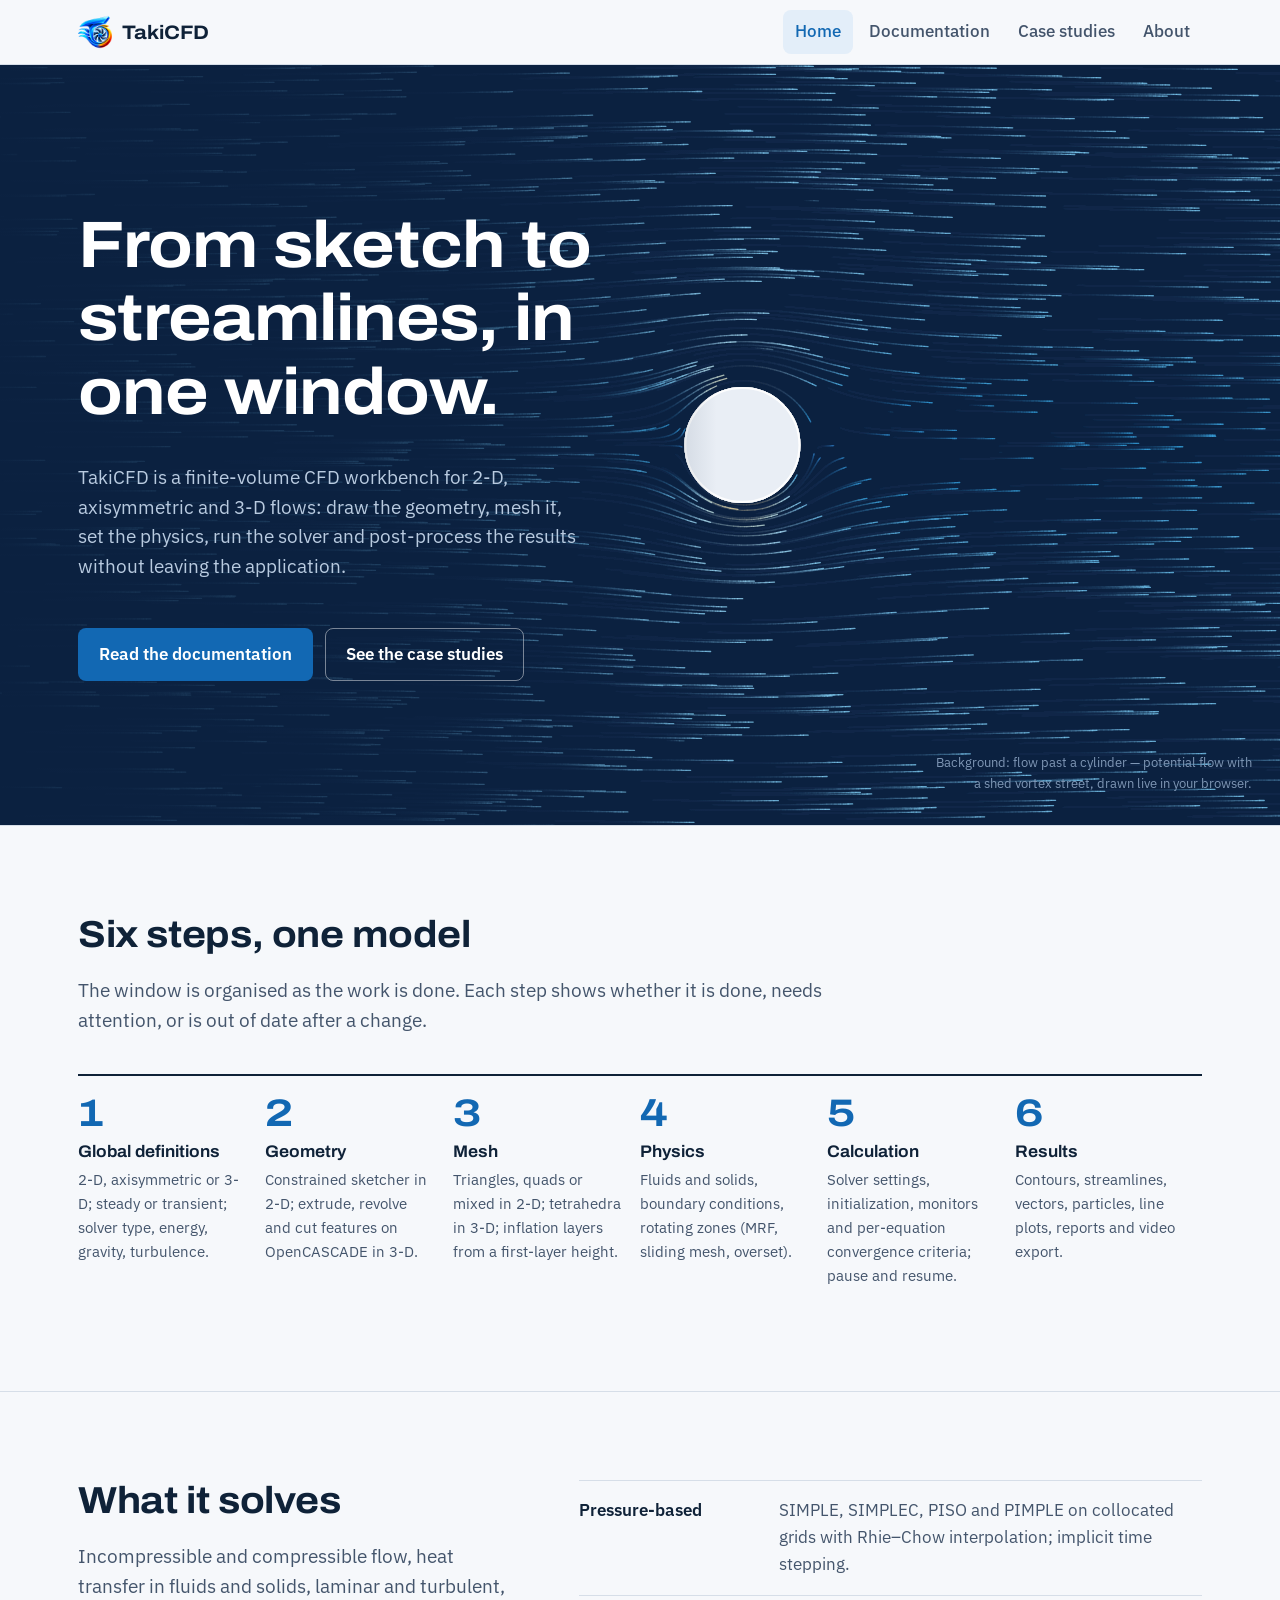
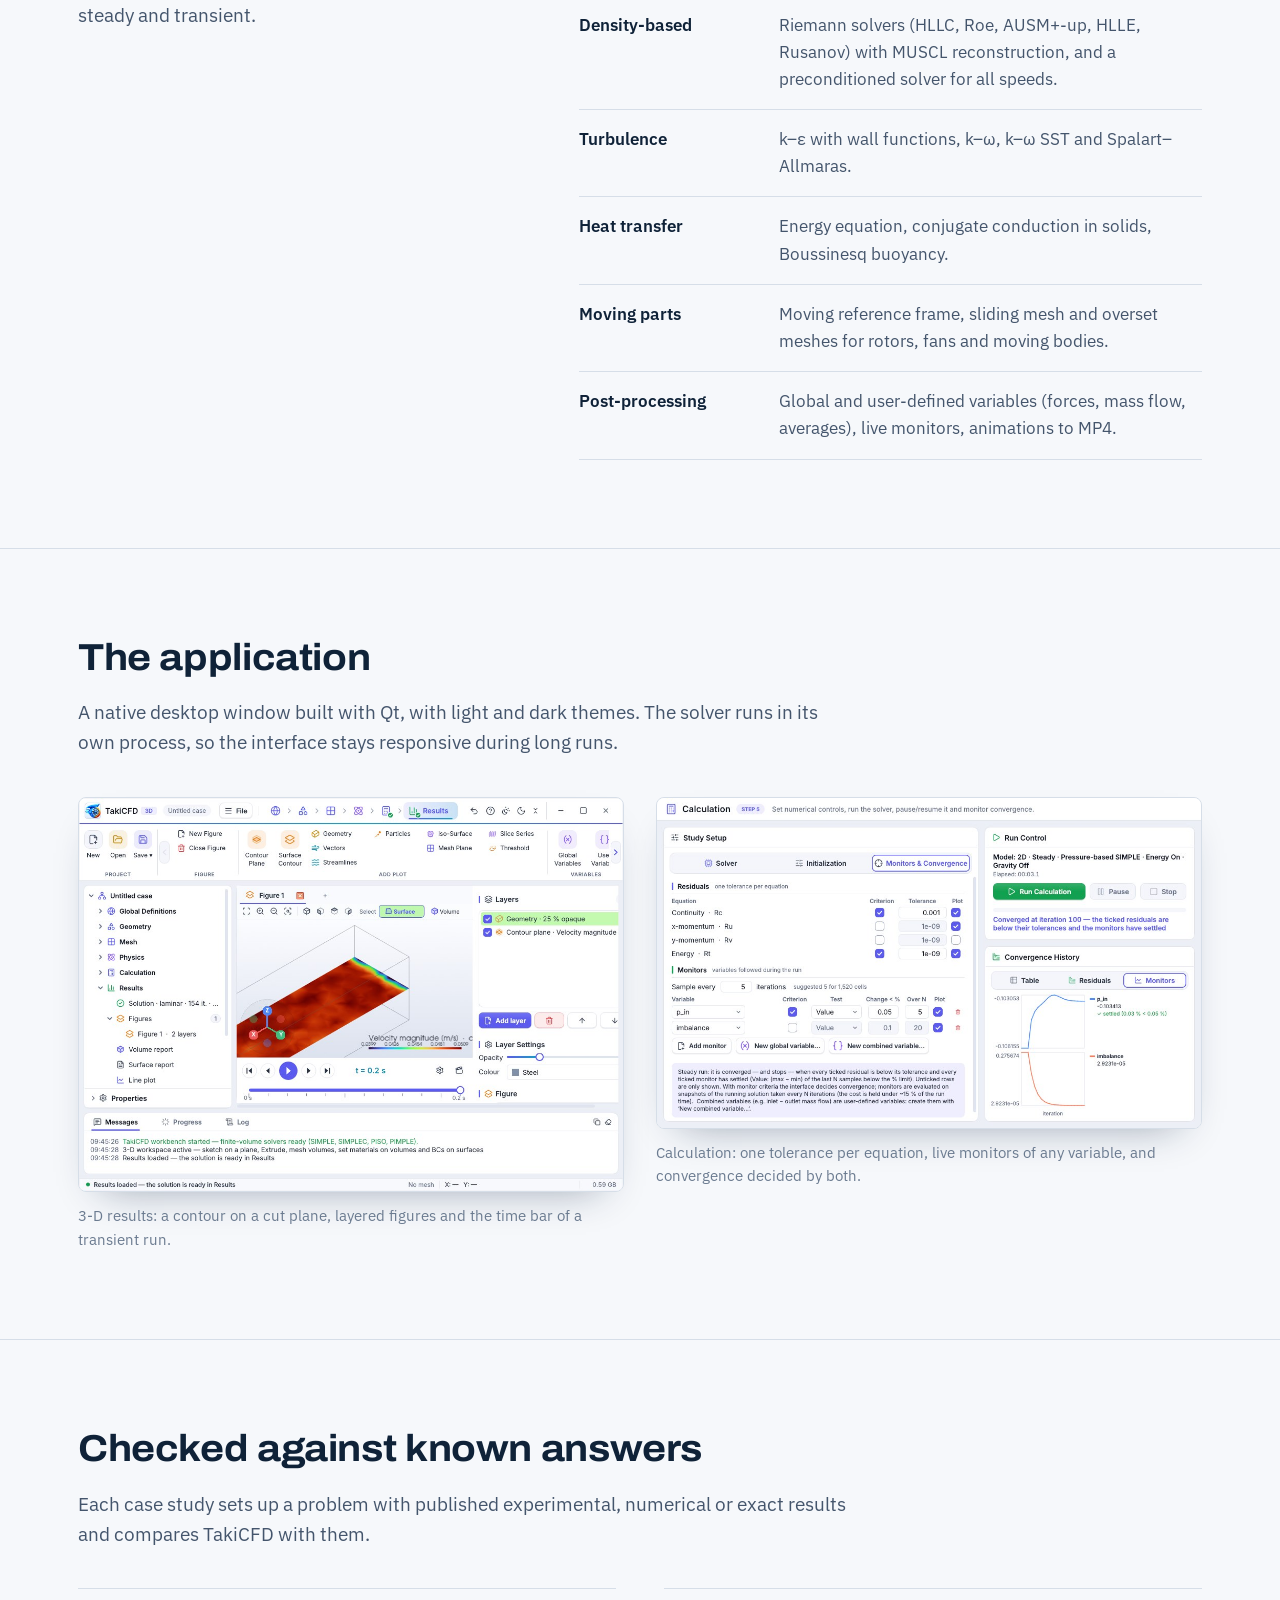
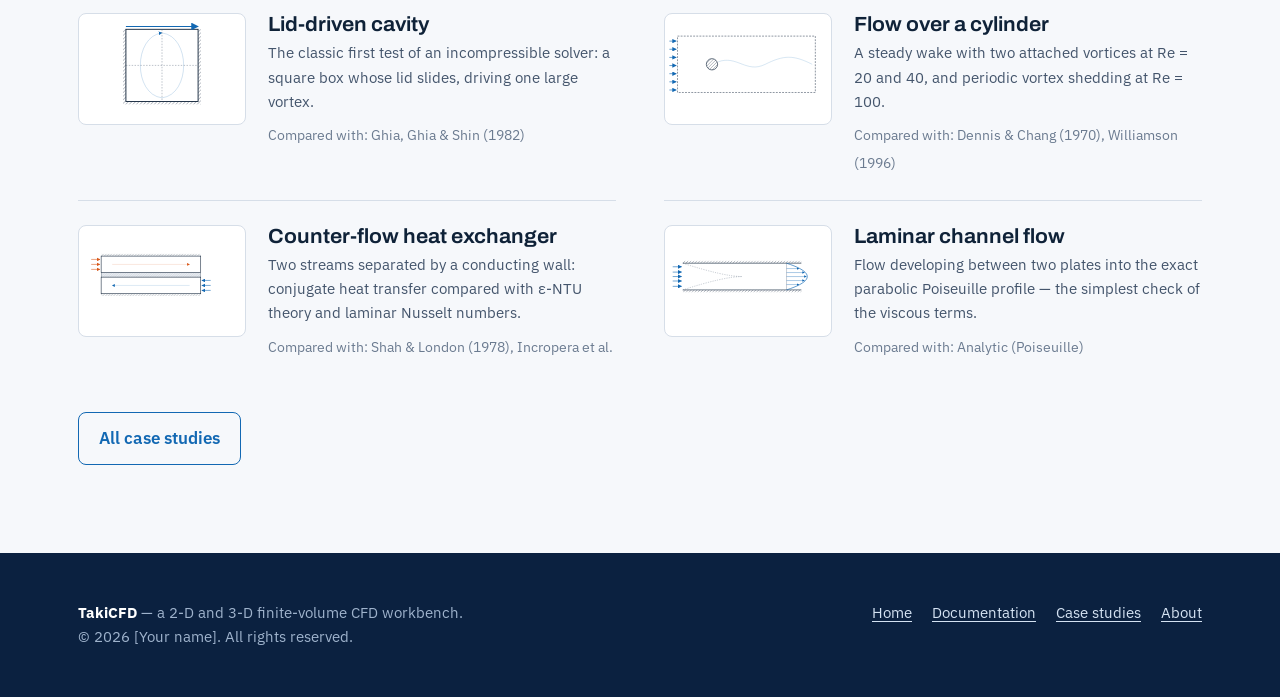
==== cfd_website/index.html @ a0cc1314 "Add files via upload" ====
<!DOCTYPE html>
<html lang="en">
<head>
<meta charset="utf-8">
<meta name="viewport" content="width=device-width, initial-scale=1">
<title>TakiCFD — finite-volume CFD workbench</title>
<meta name="description" content="TakiCFD: a 2-D, axisymmetric and 3-D CFD workbench — geometry, meshing, solvers and post-processing in one window.">
<link rel="icon" href="assets/img/favicon.png">
<link rel="preconnect" href="https://fonts.googleapis.com"><link rel="preconnect" href="https://fonts.gstatic.com" crossorigin><link href="https://fonts.googleapis.com/css2?family=Archivo:wdth,wght@62..125,500..800&family=IBM+Plex+Mono:wght@400;500&family=IBM+Plex+Sans:ital,wght@0,400;0,500;0,600;1,400&display=swap" rel="stylesheet">
<link rel="stylesheet" href="assets/css/style.css">
</head>
<body>
<a class="skip" href="#main">Skip to content</a>
<header class="site-head">
  <div class="wrap">
    <a class="brand" href="index.html"><img src="assets/img/logo.png" alt="" width="34" height="34">TakiCFD</a>
    <button class="nav-toggle" aria-expanded="false" aria-controls="nav">Menu</button>
    <nav class="nav" id="nav" aria-label="Main"><a href="index.html" aria-current="page">Home</a><a href="docs.html">Documentation</a><a href="cases/index.html">Case studies</a><a href="about.html">About</a></nav>
  </div>
</header>
<main id="main">

<section class="hero" aria-labelledby="hero-title">
  <canvas id="flow" aria-hidden="true"></canvas>
  <div class="wrap">
    <h1 id="hero-title">From sketch to streamlines, in one window.</h1>
    <p class="lead">TakiCFD is a finite-volume CFD workbench for 2-D, axisymmetric and 3-D flows: draw the geometry, mesh it,
      set the physics, run the solver and post-process the results without leaving the application.</p>
    <div class="actions">
      <a class="btn btn-primary" href="docs.html">Read the documentation</a>
      <a class="btn btn-ghost" href="cases/index.html">See the case studies</a>
    </div>
  </div>
  <p class="hero-note">Background: flow past a cylinder — potential flow with a shed vortex street, drawn live in your browser.</p>
</section>

<section aria-labelledby="wf"><div class="wrap">
  <h2 id="wf">Six steps, one model</h2>
  <p class="lead">The window is organised as the work is done. Each step shows whether it is done, needs attention, or is out of date after a change.</p>
  <ol class="steps">
    <li><h3>Global definitions</h3><p>2-D, axisymmetric or 3-D; steady or transient; solver type, energy, gravity, turbulence.</p></li>
    <li><h3>Geometry</h3><p>Constrained sketcher in 2-D; extrude, revolve and cut features on OpenCASCADE in 3-D.</p></li>
    <li><h3>Mesh</h3><p>Triangles, quads or mixed in 2-D; tetrahedra in 3-D; inflation layers from a first-layer height.</p></li>
    <li><h3>Physics</h3><p>Fluids and solids, boundary conditions, rotating zones (MRF, sliding mesh, overset).</p></li>
    <li><h3>Calculation</h3><p>Solver settings, initialization, monitors and per-equation convergence criteria; pause and resume.</p></li>
    <li><h3>Results</h3><p>Contours, streamlines, vectors, particles, line plots, reports and video export.</p></li>
  </ol>
</div></section>

<section aria-labelledby="cap"><div class="wrap split">
  <div>
    <h2 id="cap">What it solves</h2>
    <p class="lead">Incompressible and compressible flow, heat transfer in fluids and solids, laminar and turbulent, steady and transient.</p>
  </div>
  <dl class="caps">
    <div><dt>Pressure-based</dt><dd>SIMPLE, SIMPLEC, PISO and PIMPLE on collocated grids with Rhie–Chow interpolation; implicit time stepping.</dd></div>
    <div><dt>Density-based</dt><dd>Riemann solvers (HLLC, Roe, AUSM+-up, HLLE, Rusanov) with MUSCL reconstruction, and a preconditioned solver for all speeds.</dd></div>
    <div><dt>Turbulence</dt><dd>k–ε with wall functions, k–ω, k–ω SST and Spalart–Allmaras.</dd></div>
    <div><dt>Heat transfer</dt><dd>Energy equation, conjugate conduction in solids, Boussinesq buoyancy.</dd></div>
    <div><dt>Moving parts</dt><dd>Moving reference frame, sliding mesh and overset meshes for rotors, fans and moving bodies.</dd></div>
    <div><dt>Post-processing</dt><dd>Global and user-defined variables (forces, mass flow, averages), live monitors, animations to MP4.</dd></div>
  </dl>
</div></section>

<section aria-labelledby="look"><div class="wrap">
  <h2 id="look">The application</h2>
  <p class="lead">A native desktop window built with Qt, with light and dark themes. The solver runs in its own process, so the interface stays responsive during long runs.</p>
  <div class="shots">
    <figure class="shot"><img src="assets/img/screen-3d-results.jpg" alt="TakiCFD 3-D results: a velocity-magnitude contour on a cut plane through a duct, with the layer panel and a time bar" loading="lazy" width="1063" height="768">
      <figcaption>3-D results: a contour on a cut plane, layered figures and the time bar of a transient run.</figcaption></figure>
    <figure class="shot"><img src="assets/img/screen-monitors.jpg" alt="TakiCFD Calculation step: residual table with per-equation tolerances, monitors table and live monitor graphs" loading="lazy" width="1036" height="628">
      <figcaption>Calculation: one tolerance per equation, live monitors of any variable, and convergence decided by both.</figcaption></figure>
  </div>
</div></section>

<section aria-labelledby="val"><div class="wrap">
  <h2 id="val">Checked against known answers</h2>
  <p class="lead">Each case study sets up a problem with published experimental, numerical or exact results and compares TakiCFD with them.</p>
  <ul class="case-list"><li><a class="case-item" href="cases/lid-driven-cavity.html"><svg viewBox="20 20 460 300" role="img" aria-label="Lid-driven cavity: square box of side L, top lid moving at speed U, other walls no-slip" xmlns="http://www.w3.org/2000/svg"><defs>
<pattern id="hatch" width="7" height="7" patternUnits="userSpaceOnUse" patternTransform="rotate(45)"><line x1="0" y1="0" x2="0" y2="7" stroke="#0f2238" stroke-width="1.4"/></pattern>
<pattern id="solid" width="6" height="6" patternUnits="userSpaceOnUse" patternTransform="rotate(45)"><rect width="6" height="6" fill="#e8ecf1"/><line x1="0" y1="0" x2="0" y2="6" stroke="#8a97a8" stroke-width="1"/></pattern>
<marker id="ab" viewBox="0 0 10 10" refX="9" refY="5" markerWidth="7" markerHeight="7" orient="auto-start-reverse"><path d="M0,0 L10,5 L0,10 z" fill="#1268b3"/></marker>
<marker id="ah" viewBox="0 0 10 10" refX="9" refY="5" markerWidth="7" markerHeight="7" orient="auto-start-reverse"><path d="M0,0 L10,5 L0,10 z" fill="#d9581a"/></marker>
<marker id="ak" viewBox="0 0 10 10" refX="9" refY="5" markerWidth="6" markerHeight="6" orient="auto-start-reverse"><path d="M0,0 L10,5 L0,10 z" fill="#44556c"/></marker>
</defs><rect x="150" y="60" width="200" height="200" fill="#fff" stroke="#0f2238" stroke-width="2.5"/>
<rect x="142" y="60" width="8" height="208" fill="url(#hatch)"/><rect x="350" y="60" width="8" height="208" fill="url(#hatch)"/><rect x="150" y="260" width="200" height="8" fill="url(#hatch)"/>
<line x1="150" y1="52" x2="350" y2="52" stroke="#1268b3" stroke-width="3" marker-end="url(#ab)"/>
<path d="M250 70 C 330 80, 330 240, 250 250 C 170 240, 170 80, 250 70" fill="none" stroke="#1268b3" stroke-opacity=".35" stroke-width="1.5" marker-end="url(#ab)"/>
<line x1="250" y1="60" x2="250" y2="260" stroke="#44556c" stroke-dasharray="4 4"/><line x1="150" y1="160" x2="350" y2="160" stroke="#44556c" stroke-dasharray="4 4"/>
</svg><div><h3>Lid-driven cavity</h3><p>The classic first test of an incompressible solver: a square box whose lid slides, driving one large vortex.</p><span class="ref">Compared with: Ghia, Ghia & Shin (1982)</span></div></a></li><li><a class="case-item" href="cases/flow-over-cylinder.html"><svg viewBox="0 20 530 270" role="img" aria-label="Flow over a cylinder of diameter D in a rectangular domain with inlet, outlet and slip side walls" xmlns="http://www.w3.org/2000/svg"><defs>
<pattern id="hatch" width="7" height="7" patternUnits="userSpaceOnUse" patternTransform="rotate(45)"><line x1="0" y1="0" x2="0" y2="7" stroke="#0f2238" stroke-width="1.4"/></pattern>
<pattern id="solid" width="6" height="6" patternUnits="userSpaceOnUse" patternTransform="rotate(45)"><rect width="6" height="6" fill="#e8ecf1"/><line x1="0" y1="0" x2="0" y2="6" stroke="#8a97a8" stroke-width="1"/></pattern>
<marker id="ab" viewBox="0 0 10 10" refX="9" refY="5" markerWidth="7" markerHeight="7" orient="auto-start-reverse"><path d="M0,0 L10,5 L0,10 z" fill="#1268b3"/></marker>
<marker id="ah" viewBox="0 0 10 10" refX="9" refY="5" markerWidth="7" markerHeight="7" orient="auto-start-reverse"><path d="M0,0 L10,5 L0,10 z" fill="#d9581a"/></marker>
<marker id="ak" viewBox="0 0 10 10" refX="9" refY="5" markerWidth="6" markerHeight="6" orient="auto-start-reverse"><path d="M0,0 L10,5 L0,10 z" fill="#44556c"/></marker>
</defs><rect x="40" y="50" width="440" height="180" fill="#fff" stroke="#0f2238" stroke-width="1.5" stroke-dasharray="6 4"/>
<circle cx="150" cy="140" r="18" fill="url(#hatch)" stroke="#0f2238" stroke-width="2"/>
<line x1="14" y1="66" x2="36" y2="66" stroke="#1268b3" stroke-width="2" marker-end="url(#ab)"/><line x1="14" y1="92" x2="36" y2="92" stroke="#1268b3" stroke-width="2" marker-end="url(#ab)"/><line x1="14" y1="118" x2="36" y2="118" stroke="#1268b3" stroke-width="2" marker-end="url(#ab)"/><line x1="14" y1="144" x2="36" y2="144" stroke="#1268b3" stroke-width="2" marker-end="url(#ab)"/><line x1="14" y1="170" x2="36" y2="170" stroke="#1268b3" stroke-width="2" marker-end="url(#ab)"/><line x1="14" y1="196" x2="36" y2="196" stroke="#1268b3" stroke-width="2" marker-end="url(#ab)"/><line x1="14" y1="222" x2="36" y2="222" stroke="#1268b3" stroke-width="2" marker-end="url(#ab)"/>
<path d="M170 132 C 230 110, 260 170, 320 140 S 410 110, 470 140" fill="none" stroke="#1268b3" stroke-opacity=".35" stroke-width="1.5"/>
</svg><div><h3>Flow over a cylinder</h3><p>A steady wake with two attached vortices at Re = 20 and 40, and periodic vortex shedding at Re = 100.</p><span class="ref">Compared with: Dennis & Chang (1970), Williamson (1996)</span></div></a></li><li><a class="case-item" href="cases/heat-exchanger.html"><svg viewBox="0 20 600 260" role="img" aria-label="Counter-flow heat exchanger: hot channel on top, cold channel below, separated by a conducting solid wall" xmlns="http://www.w3.org/2000/svg"><defs>
<pattern id="hatch" width="7" height="7" patternUnits="userSpaceOnUse" patternTransform="rotate(45)"><line x1="0" y1="0" x2="0" y2="7" stroke="#0f2238" stroke-width="1.4"/></pattern>
<pattern id="solid" width="6" height="6" patternUnits="userSpaceOnUse" patternTransform="rotate(45)"><rect width="6" height="6" fill="#e8ecf1"/><line x1="0" y1="0" x2="0" y2="6" stroke="#8a97a8" stroke-width="1"/></pattern>
<marker id="ab" viewBox="0 0 10 10" refX="9" refY="5" markerWidth="7" markerHeight="7" orient="auto-start-reverse"><path d="M0,0 L10,5 L0,10 z" fill="#1268b3"/></marker>
<marker id="ah" viewBox="0 0 10 10" refX="9" refY="5" markerWidth="7" markerHeight="7" orient="auto-start-reverse"><path d="M0,0 L10,5 L0,10 z" fill="#d9581a"/></marker>
<marker id="ak" viewBox="0 0 10 10" refX="9" refY="5" markerWidth="6" markerHeight="6" orient="auto-start-reverse"><path d="M0,0 L10,5 L0,10 z" fill="#44556c"/></marker>
</defs><rect x="80" y="60" width="360" height="60" fill="#fff" stroke="#0f2238" stroke-width="2"/>
<rect x="80" y="120" width="360" height="16" fill="url(#solid)" stroke="#0f2238" stroke-width="1"/>
<rect x="80" y="136" width="360" height="60" fill="#fff" stroke="#0f2238" stroke-width="2"/>
<rect x="80" y="52" width="360" height="8" fill="url(#hatch)"/><rect x="80" y="196" width="360" height="8" fill="url(#hatch)"/>
<line x1="44" y1="72" x2="76" y2="72" stroke="#d9581a" stroke-width="2" marker-end="url(#ah)"/><line x1="44" y1="90" x2="76" y2="90" stroke="#d9581a" stroke-width="2" marker-end="url(#ah)"/><line x1="44" y1="108" x2="76" y2="108" stroke="#d9581a" stroke-width="2" marker-end="url(#ah)"/><line x1="476" y1="148" x2="444" y2="148" stroke="#1268b3" stroke-width="2" marker-end="url(#ab)"/><line x1="476" y1="166" x2="444" y2="166" stroke="#1268b3" stroke-width="2" marker-end="url(#ab)"/><line x1="476" y1="184" x2="444" y2="184" stroke="#1268b3" stroke-width="2" marker-end="url(#ab)"/>
<line x1="120" y1="90" x2="400" y2="90" stroke="#d9581a" stroke-opacity=".35" stroke-width="1.5" marker-end="url(#ah)"/>
<line x1="400" y1="166" x2="120" y2="166" stroke="#1268b3" stroke-opacity=".35" stroke-width="1.5" marker-end="url(#ab)"/>
</svg><div><h3>Counter-flow heat exchanger</h3><p>Two streams separated by a conducting wall: conjugate heat transfer compared with ε-NTU theory and laminar Nusselt numbers.</p><span class="ref">Compared with: Shah & London (1978), Incropera et al.</span></div></a></li><li><a class="case-item" href="cases/channel-flow.html"><svg viewBox="0 40 560 200" role="img" aria-label="Plane channel of height H with uniform inlet velocity developing into a parabolic profile" xmlns="http://www.w3.org/2000/svg"><defs>
<pattern id="hatch" width="7" height="7" patternUnits="userSpaceOnUse" patternTransform="rotate(45)"><line x1="0" y1="0" x2="0" y2="7" stroke="#0f2238" stroke-width="1.4"/></pattern>
<pattern id="solid" width="6" height="6" patternUnits="userSpaceOnUse" patternTransform="rotate(45)"><rect width="6" height="6" fill="#e8ecf1"/><line x1="0" y1="0" x2="0" y2="6" stroke="#8a97a8" stroke-width="1"/></pattern>
<marker id="ab" viewBox="0 0 10 10" refX="9" refY="5" markerWidth="7" markerHeight="7" orient="auto-start-reverse"><path d="M0,0 L10,5 L0,10 z" fill="#1268b3"/></marker>
<marker id="ah" viewBox="0 0 10 10" refX="9" refY="5" markerWidth="7" markerHeight="7" orient="auto-start-reverse"><path d="M0,0 L10,5 L0,10 z" fill="#d9581a"/></marker>
<marker id="ak" viewBox="0 0 10 10" refX="9" refY="5" markerWidth="6" markerHeight="6" orient="auto-start-reverse"><path d="M0,0 L10,5 L0,10 z" fill="#44556c"/></marker>
</defs><rect x="60" y="80" width="400" height="90" fill="#fff" stroke="none"/>
<rect x="60" y="72" width="400" height="8" fill="url(#hatch)"/><rect x="60" y="170" width="400" height="8" fill="url(#hatch)"/>
<line x1="60" y1="80" x2="460" y2="80" stroke="#0f2238" stroke-width="2"/><line x1="60" y1="170" x2="460" y2="170" stroke="#0f2238" stroke-width="2"/>
<line x1="26" y1="92" x2="56" y2="92" stroke="#1268b3" stroke-width="2" marker-end="url(#ab)"/><line x1="26" y1="110" x2="56" y2="110" stroke="#1268b3" stroke-width="2" marker-end="url(#ab)"/><line x1="26" y1="125" x2="56" y2="125" stroke="#1268b3" stroke-width="2" marker-end="url(#ab)"/><line x1="26" y1="140" x2="56" y2="140" stroke="#1268b3" stroke-width="2" marker-end="url(#ab)"/><line x1="26" y1="158" x2="56" y2="158" stroke="#1268b3" stroke-width="2" marker-end="url(#ab)"/>
<line x1="410" y1="80" x2="410" y2="170" stroke="#44556c"/>
<polyline points="410.0,80.0 423.3,84.5 435.2,89.0 445.7,93.5 454.8,98.0 462.5,102.5 468.8,107.0 473.7,111.5 477.2,116.0 479.3,120.5 480.0,125.0 479.3,129.5 477.2,134.0 473.7,138.5 468.8,143.0 462.5,147.5 454.8,152.0 445.7,156.5 435.2,161.0 423.3,165.5 410.0,170.0" fill="none" stroke="#1268b3" stroke-width="2.2"/>
<line x1="410" y1="98.0" x2="451.8" y2="98.0" stroke="#1268b3" stroke-width="1.2" marker-end="url(#ab)"/><line x1="410" y1="111.5" x2="470.7" y2="111.5" stroke="#1268b3" stroke-width="1.2" marker-end="url(#ab)"/><line x1="410" y1="125.0" x2="477.0" y2="125.0" stroke="#1268b3" stroke-width="1.2" marker-end="url(#ab)"/><line x1="410" y1="138.5" x2="470.7" y2="138.5" stroke="#1268b3" stroke-width="1.2" marker-end="url(#ab)"/><line x1="410" y1="152.0" x2="451.8" y2="152.0" stroke="#1268b3" stroke-width="1.2" marker-end="url(#ab)"/>
<path d="M60 80 Q 200 125 260 125 Q 200 125 60 170" fill="none" stroke="#44556c" stroke-dasharray="4 4"/>
</svg><div><h3>Laminar channel flow</h3><p>Flow developing between two plates into the exact parabolic Poiseuille profile — the simplest check of the viscous terms.</p><span class="ref">Compared with: Analytic (Poiseuille)</span></div></a></li></ul>
  <div class="actions"><a class="btn btn-line" href="cases/index.html">All case studies</a></div>
</div></section>

</main>
<footer class="site-foot">
  <div class="wrap">
    <div>
      <strong style="color:#fff">TakiCFD</strong> — a 2-D and 3-D finite-volume CFD workbench.<br>
      © <span data-year>2026</span> [Your name]. All rights reserved.
    </div>
    <nav aria-label="Footer"><a href="index.html">Home</a><a href="docs.html">Documentation</a><a href="cases/index.html">Case studies</a><a href="about.html">About</a></nav>
  </div>
</footer>
<script src="assets/js/main.js" defer></script>
</body>
</html>
---- cfd_website/assets/css/style.css ----
/* TakiCFD website — one stylesheet for every page.
   Colours follow the flow plots of the software: deep water for the hero, a flow blue for links and actions,
   a heat orange used only where temperature is the subject. */
:root {
  --paper: #f6f8fb;
  --surface: #ffffff;
  --ink: #0f2238;
  --ink-2: #44556c;
  --ink-3: #6b7b90;
  --line: #d6dee8;
  --flow: #1268b3;
  --flow-soft: #e3eef9;
  --heat: #d9581a;
  --heat-soft: #fbeae0;
  --deep: #0b2140;
  --deep-2: #12305a;
  --ok: #16825d;

  --f-display: "Archivo", "Helvetica Neue", Arial, sans-serif;
  --f-body: "IBM Plex Sans", "Segoe UI", Roboto, sans-serif;
  --f-mono: "IBM Plex Mono", Consolas, monospace;

  --measure: 70ch;
  --wrap: 1180px;
  --r-s: 4px;
  --r-m: 8px;
}

*, *::before, *::after { box-sizing: border-box; }
html { scroll-behavior: smooth; }
@media (prefers-reduced-motion: reduce) { html { scroll-behavior: auto; } }
body {
  margin: 0; background: var(--paper); color: var(--ink);
  font: 400 17px/1.6 var(--f-body);
  -webkit-font-smoothing: antialiased; text-rendering: optimizeLegibility;
}
img { max-width: 100%; height: auto; display: block; }
a { color: var(--flow); text-underline-offset: 3px; text-decoration-thickness: 1px; }
a:hover { text-decoration-thickness: 2px; }
:focus-visible { outline: 3px solid #4ea3f0; outline-offset: 2px; border-radius: 2px; }
.skip { position: absolute; left: -9999px; }
.skip:focus { left: 12px; top: 12px; z-index: 99; background: #fff; padding: 8px 12px; }

h1, h2, h3, h4 { font-family: var(--f-display); color: var(--ink); line-height: 1.12; margin: 0 0 .5em; }
h1 { font-size: clamp(2.3rem, 5.2vw, 4.1rem); font-weight: 700; font-stretch: 112%; letter-spacing: -.015em; }
h2 { font-size: clamp(1.7rem, 3vw, 2.35rem); font-weight: 700; font-stretch: 108%; letter-spacing: -.01em; }
h3 { font-size: 1.28rem; font-weight: 650; font-stretch: 104%; }
h4 { font-size: 1.02rem; font-weight: 650; }
p { margin: 0 0 1em; max-width: var(--measure); }
.lead { font-size: 1.2rem; line-height: 1.55; color: var(--ink-2); }
.muted { color: var(--ink-3); }
code, kbd, pre { font-family: var(--f-mono); font-size: .88em; }
code { background: #e9eef5; padding: .1em .35em; border-radius: var(--r-s); }
kbd { border: 1px solid var(--line); border-bottom-width: 2px; border-radius: var(--r-s); padding: .05em .4em; background: #fff; }
pre { background: var(--deep); color: #dbe7f5; padding: 16px 18px; border-radius: var(--r-m); overflow-x: auto; line-height: 1.55; max-width: var(--measure); }
pre code { background: none; padding: 0; color: inherit; }

.wrap { max-width: var(--wrap); margin: 0 auto; padding: 0 28px; }
section { padding: 88px 0; }
section + section { border-top: 1px solid var(--line); }

/* ---------- header ---------- */
.site-head { position: sticky; top: 0; z-index: 20; background: rgba(246, 248, 251, .92); backdrop-filter: blur(8px); border-bottom: 1px solid var(--line); }
.site-head .wrap { display: flex; align-items: center; gap: 28px; height: 64px; }
.brand { display: flex; align-items: center; gap: 10px; text-decoration: none; color: var(--ink); font: 700 1.22rem var(--f-display); font-stretch: 110%; }
.brand img { width: 34px; height: 34px; }
.nav { display: flex; gap: 4px; margin-left: auto; }
.nav a { color: var(--ink-2); text-decoration: none; font-weight: 500; padding: 8px 12px; border-radius: var(--r-m); }
.nav a:hover { color: var(--ink); background: #e8eef5; }
.nav a[aria-current="page"] { color: var(--flow); background: var(--flow-soft); }
.nav-toggle { display: none; margin-left: auto; background: none; border: 1px solid var(--line); border-radius: var(--r-m); padding: 7px 10px; font: inherit; color: var(--ink); }
@media (max-width: 760px) {
  .nav-toggle { display: block; }
  .nav { display: none; position: absolute; top: 64px; left: 0; right: 0; flex-direction: column; background: var(--paper); border-bottom: 1px solid var(--line); padding: 8px 20px 16px; }
  .nav.open { display: flex; }
}

/* ---------- buttons ---------- */
.btn { display: inline-flex; align-items: center; gap: 8px; padding: 12px 20px; border-radius: var(--r-m); font-weight: 600; text-decoration: none; border: 1.5px solid transparent; }
.btn-primary { background: var(--flow); color: #fff; }
.btn-primary:hover { background: #0d5594; }
.btn-ghost { color: #fff; border-color: rgba(255, 255, 255, .45); }
.btn-ghost:hover { border-color: #fff; background: rgba(255, 255, 255, .08); }
.btn-line { color: var(--flow); border-color: var(--flow); }
.btn-line:hover { background: var(--flow-soft); }
.actions { display: flex; flex-wrap: wrap; gap: 12px; margin-top: 28px; }

/* ---------- hero: live flow past a cylinder ---------- */
.hero { position: relative; background: var(--deep); color: #e6eef8; overflow: hidden; padding: 0; border: 0; }
.hero canvas { position: absolute; inset: 0; width: 100%; height: 100%; }
.hero::after { content: ""; position: absolute; inset: 0; pointer-events: none;
  background: linear-gradient(90deg, rgba(11, 33, 64, .92) 0%, rgba(11, 33, 64, .78) 34%, rgba(11, 33, 64, 0) 56%); }
.hero .wrap, .hero-note { z-index: 1; }
@media (max-width: 760px) { .hero::after { background: rgba(11, 33, 64, .72); } }
.hero .wrap { position: relative; padding-top: 120px; padding-bottom: 120px; min-height: min(86vh, 760px); display: flex; flex-direction: column; justify-content: center; pointer-events: none; }
.hero .wrap > * { pointer-events: auto; }
.hero h1 { color: #fff; max-width: 13ch; }
.hero .lead { color: #b9cbe0; max-width: 46ch; }
.hero-note { position: absolute; right: 28px; bottom: 18px; font-size: .8rem; color: #7f97b5; max-width: 40ch; text-align: right; }
@media (max-width: 760px) { .hero-note { display: none; } }

/* ---------- workflow (a real sequence: the six steps of the software) ---------- */
.steps { list-style: none; padding: 0; margin: 40px 0 0; display: grid; grid-template-columns: repeat(6, 1fr); border-top: 2px solid var(--ink); counter-reset: step; }
.steps li { padding: 18px 18px 0 0; counter-increment: step; }
.steps li::before { content: counter(step); display: block; font: 700 2.4rem/1 var(--f-display); font-stretch: 120%; color: var(--flow); margin-bottom: 10px; }
.steps h3 { font-size: 1.05rem; margin-bottom: 6px; }
.steps p { font-size: .94rem; color: var(--ink-2); }
@media (max-width: 980px) { .steps { grid-template-columns: repeat(3, 1fr); row-gap: 24px; } }
@media (max-width: 560px) { .steps { grid-template-columns: 1fr 1fr; } }

/* ---------- capability list ---------- */
.split { display: grid; grid-template-columns: 5fr 7fr; gap: 56px; align-items: start; }
@media (max-width: 900px) { .split { grid-template-columns: 1fr; gap: 24px; } }
.caps { margin: 0; }
.caps div { display: grid; grid-template-columns: 180px 1fr; gap: 20px; padding: 16px 0; border-bottom: 1px solid var(--line); }
.caps div:first-child { border-top: 1px solid var(--line); }
.caps dt { font-weight: 600; }
.caps dd { margin: 0; color: var(--ink-2); }
@media (max-width: 560px) { .caps div { grid-template-columns: 1fr; gap: 4px; } }

/* ---------- screenshots ---------- */
.shots { display: grid; grid-template-columns: 1fr 1fr; gap: 32px; margin-top: 40px; }
@media (max-width: 900px) { .shots { grid-template-columns: 1fr; } }
.shot { margin: 0; }
.shot img { border-radius: var(--r-m); border: 1px solid var(--line); box-shadow: 0 18px 40px -24px rgba(11, 33, 64, .45); }
.shot figcaption { font-size: .92rem; color: var(--ink-3); margin-top: 12px; max-width: 60ch; }

/* ---------- case list ---------- */
.case-list { list-style: none; padding: 0; margin: 40px 0 0; display: grid; grid-template-columns: repeat(2, 1fr); gap: 0 48px; }
@media (max-width: 860px) { .case-list { grid-template-columns: 1fr; } }
.case-list li { border-top: 1px solid var(--line); padding: 24px 0; }
.case-item { display: grid; grid-template-columns: 168px 1fr; gap: 22px; text-decoration: none; color: inherit; }
.case-item svg { width: 168px; height: 112px; background: var(--surface); border: 1px solid var(--line); border-radius: var(--r-m); }
.case-item h3 { margin-bottom: 4px; color: var(--ink); }
.case-item:hover h3 { color: var(--flow); }
.case-item p { font-size: .95rem; color: var(--ink-2); margin-bottom: 8px; }
.ref { font-size: .85rem; color: var(--ink-3); }
@media (max-width: 480px) { .case-item { grid-template-columns: 1fr; } }

.status { display: inline-block; font-size: .78rem; font-weight: 600; padding: 2px 10px; border-radius: 999px; background: #fff3d6; color: #8a5a00; }
.status.done { background: #dff4ea; color: var(--ok); }

/* ---------- page headers ---------- */
.page-head { padding: 72px 0 48px; border-bottom: 1px solid var(--line); }
.page-head .lead { margin-top: 8px; }
.crumbs { font-size: .9rem; color: var(--ink-3); margin-bottom: 18px; }
.crumbs a { color: var(--ink-3); }

/* ---------- case page ---------- */
.case-grid { display: grid; grid-template-columns: 220px minmax(0, 1fr); gap: 56px; padding-top: 56px; padding-bottom: 96px; }
@media (max-width: 900px) { .case-grid { grid-template-columns: 1fr; gap: 0; } .toc { display: none; } }
.toc { position: sticky; top: 92px; align-self: start; font-size: .93rem; }
.toc ol, .toc ul { list-style: none; padding: 0; margin: 0; border-left: 2px solid var(--line); }
.toc a { display: block; padding: 6px 0 6px 14px; margin-left: -2px; border-left: 2px solid transparent; color: var(--ink-2); text-decoration: none; }
.toc a:hover { color: var(--ink); }
.toc a.active { color: var(--flow); border-left-color: var(--flow); font-weight: 600; }
.toc h4 { font-size: .85rem; color: var(--ink-3); font-weight: 600; margin: 0 0 10px; }
.doc > section { padding: 0 0 56px; border: 0; }
.doc > section + section { border-top: 0; }
.doc h2 { font-size: 1.7rem; padding-top: 8px; scroll-margin-top: 90px; }
.doc h3 { margin-top: 1.6em; scroll-margin-top: 90px; }
.doc ul, .doc ol { max-width: var(--measure); padding-left: 1.2em; }
.doc li { margin-bottom: .35em; }

.params { display: grid; grid-template-columns: repeat(4, minmax(0, auto)); justify-content: start; margin: 28px 0 0; border: 1px solid var(--line); border-radius: var(--r-m); background: var(--surface); max-width: 100%; }
.params div { padding: 12px 22px; border-right: 1px solid var(--line); }
.params div:last-child { border-right: 0; }
@media (max-width: 900px) { .params { grid-template-columns: 1fr 1fr; } .params div { border-right: 0; border-bottom: 1px solid var(--line); } }
.params dt { font-size: .82rem; color: var(--ink-3); }
.params dd { margin: 0; font: 600 1.1rem var(--f-display); }

.figure { margin: 24px 0; background: var(--surface); border: 1px solid var(--line); border-radius: var(--r-m); padding: 20px; max-width: 760px; }
.figure svg { width: 100%; height: auto; display: block; }
.figure figcaption { font-size: .9rem; color: var(--ink-3); margin-top: 12px; }
.slot { display: grid; place-items: center; text-align: center; min-height: 260px; border: 1.5px dashed #b9c6d6; border-radius: var(--r-m); background: repeating-linear-gradient(135deg, #fafcfe 0 14px, #f3f6fa 14px 28px); color: var(--ink-3); padding: 24px; }
.slot strong { display: block; color: var(--ink-2); font-weight: 600; margin-bottom: 4px; }
.slots { display: grid; grid-template-columns: 1fr 1fr; gap: 20px; max-width: 760px; margin: 24px 0; }
.slots .figure { margin: 0; }
@media (max-width: 640px) { .slots { grid-template-columns: 1fr; } }

table { border-collapse: collapse; width: 100%; max-width: 760px; font-size: .95rem; margin: 16px 0 8px; background: var(--surface); }
caption { text-align: left; font-size: .9rem; color: var(--ink-3); padding-bottom: 8px; }
th, td { padding: 9px 14px; border-bottom: 1px solid var(--line); text-align: left; vertical-align: top; }
th { font-weight: 600; background: #eef3f8; }
td.num, th.num { text-align: right; font-variant-numeric: tabular-nums; }
td.pending { color: #a3b0c0; text-align: right; }
.table-scroll { overflow-x: auto; max-width: 760px; }

.callout { border-left: 3px solid var(--flow); background: var(--flow-soft); padding: 14px 18px; border-radius: 0 var(--r-m) var(--r-m) 0; max-width: var(--measure); margin: 20px 0; }
.callout p:last-child { margin-bottom: 0; }
.callout.heat { border-color: var(--heat); background: var(--heat-soft); }
.math { font-family: "Cambria Math", "STIX Two Math", Georgia, serif; font-size: 1.08em; white-space: nowrap; }
.eq { display: block; margin: 14px 0; padding: 12px 18px; background: var(--surface); border: 1px solid var(--line); border-radius: var(--r-m); max-width: var(--measure); overflow-x: auto; font-family: "Cambria Math", "STIX Two Math", Georgia, serif; font-size: 1.12rem; }

.next-prev { display: flex; justify-content: space-between; gap: 20px; border-top: 1px solid var(--line); padding-top: 24px; max-width: 760px; }
.next-prev a { text-decoration: none; font-weight: 600; }
.next-prev span { display: block; font-size: .85rem; color: var(--ink-3); font-weight: 400; }

/* ---------- about ---------- */
.about { display: grid; grid-template-columns: 260px 1fr; gap: 56px; align-items: start; }
@media (max-width: 760px) { .about { grid-template-columns: 1fr; } }
.portrait { aspect-ratio: 4 / 5; border-radius: var(--r-m); }
.timeline { list-style: none; padding: 0; margin: 12px 0 0; max-width: var(--measure); }
.timeline li { display: grid; grid-template-columns: 110px 1fr; gap: 18px; padding: 14px 0; border-top: 1px solid var(--line); }
.timeline time { color: var(--ink-3); font-variant-numeric: tabular-nums; }
.contact-list { list-style: none; padding: 0; margin: 0; }
.contact-list li { padding: 8px 0; }

/* ---------- footer ---------- */
.site-foot { background: var(--deep); color: #9fb3cc; padding: 48px 0; font-size: .93rem; }
.site-foot .wrap { display: flex; flex-wrap: wrap; gap: 24px 48px; justify-content: space-between; }
.site-foot a { color: #d4e2f2; }
.site-foot nav { display: flex; gap: 20px; flex-wrap: wrap; }
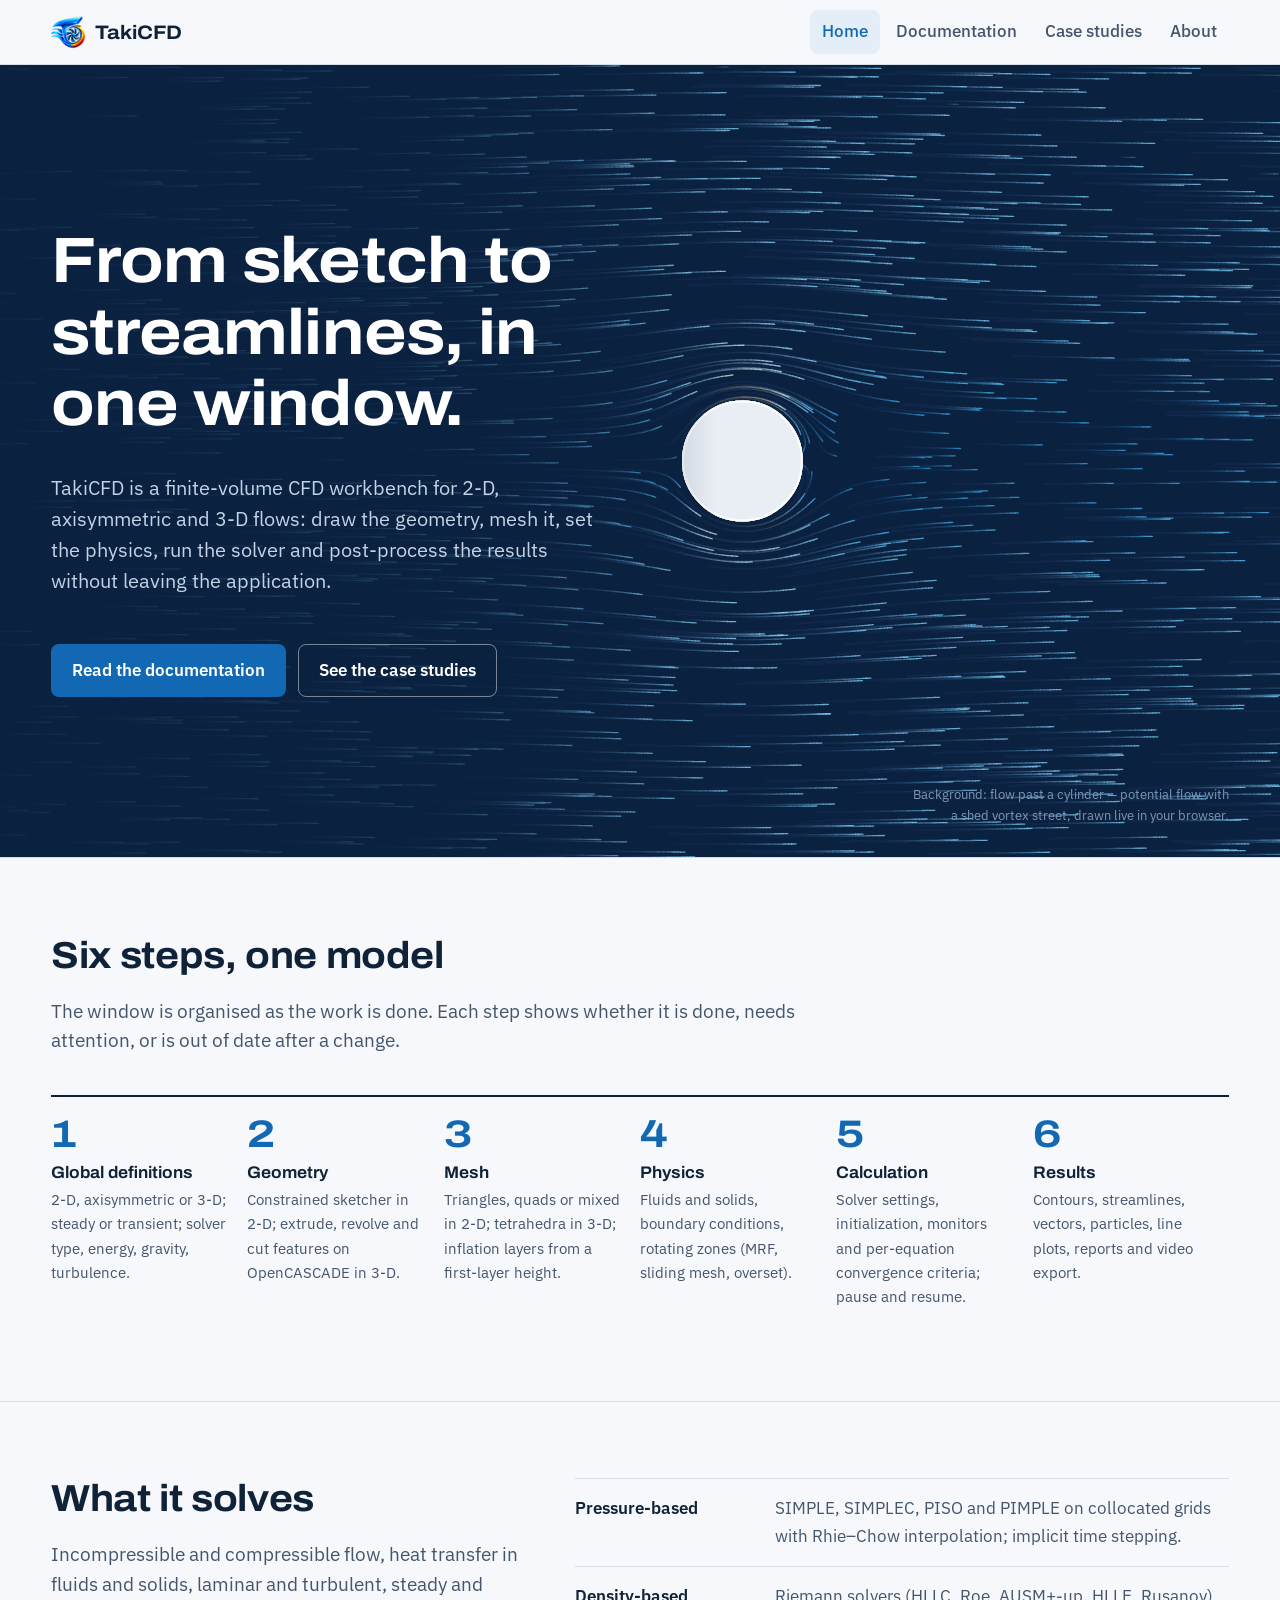
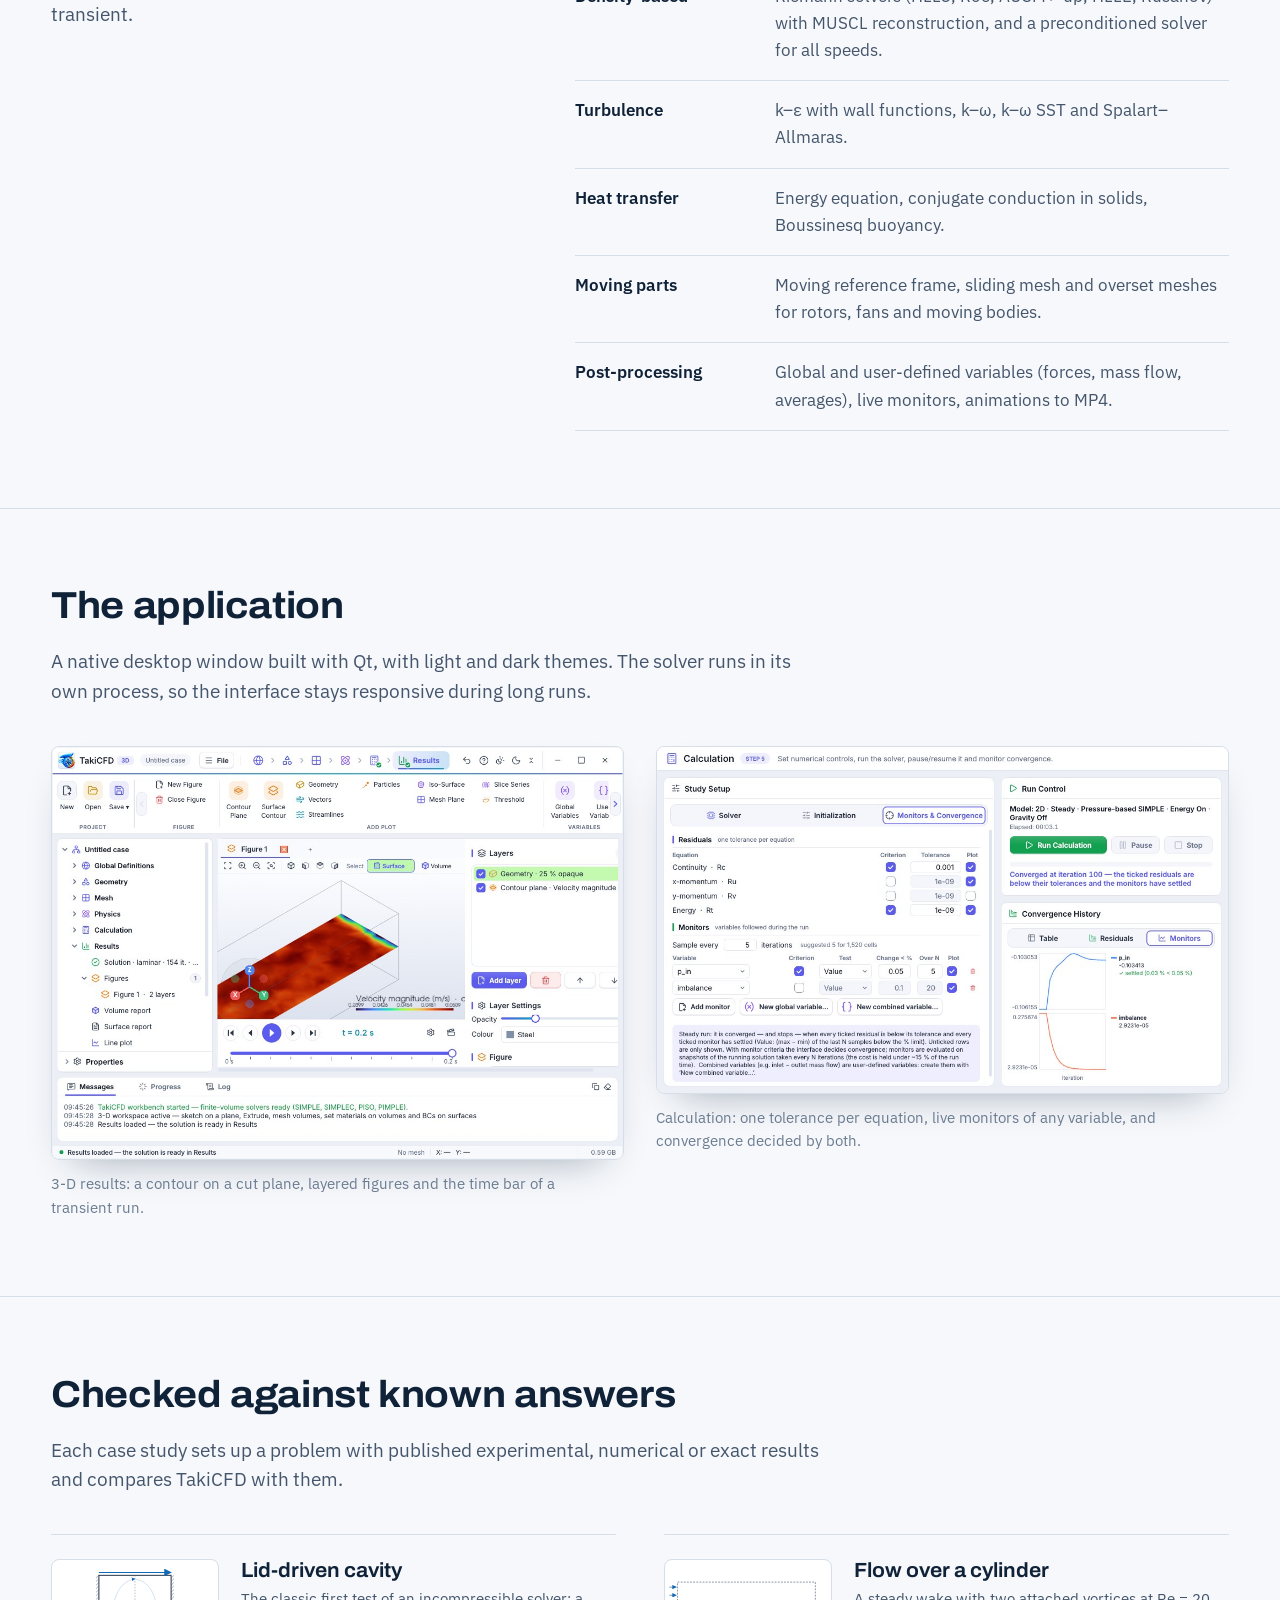
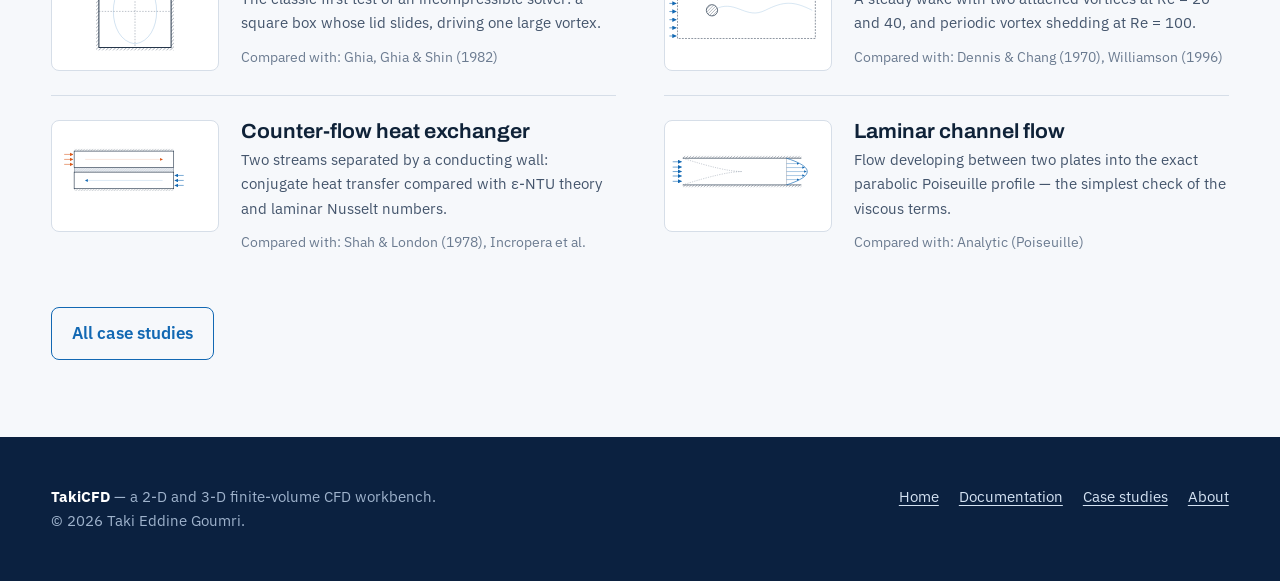
==== commit f0ecad48: "Add files via upload" ====
--- a/cfd_website/index.html
+++ b/cfd_website/index.html
@@ -133,7 +133,7 @@
   <div class="wrap">
     <div>
       <strong style="color:#fff">TakiCFD</strong> — a 2-D and 3-D finite-volume CFD workbench.<br>
-      © <span data-year>2026</span> [Your name]. All rights reserved.
+      © 2026 Taki Eddine Goumri.
     </div>
     <nav aria-label="Footer"><a href="index.html">Home</a><a href="docs.html">Documentation</a><a href="cases/index.html">Case studies</a><a href="about.html">About</a></nav>
   </div>
--- a/cfd_website/assets/css/style.css
+++ b/cfd_website/assets/css/style.css
@@ -21,7 +21,7 @@
   --f-mono: "IBM Plex Mono", Consolas, monospace;
 
   --measure: 70ch;
-  --wrap: 1180px;
+  --wrap: 1360px;
   --r-s: 4px;
   --r-m: 8px;
 }
@@ -29,9 +29,10 @@
 *, *::before, *::after { box-sizing: border-box; }
 html { scroll-behavior: smooth; }
 @media (prefers-reduced-motion: reduce) { html { scroll-behavior: auto; } }
+html { font-size: clamp(16px, 0.42vw + 10.5px, 20px); }   /* 16 px on phones → ~18.5 px on a 1920 px screen */
 body {
   margin: 0; background: var(--paper); color: var(--ink);
-  font: 400 17px/1.6 var(--f-body);
+  font: 400 1.0625rem/1.6 var(--f-body);
   -webkit-font-smoothing: antialiased; text-rendering: optimizeLegibility;
 }
 img { max-width: 100%; height: auto; display: block; }
@@ -55,21 +56,21 @@
 pre { background: var(--deep); color: #dbe7f5; padding: 16px 18px; border-radius: var(--r-m); overflow-x: auto; line-height: 1.55; max-width: var(--measure); }
 pre code { background: none; padding: 0; color: inherit; }
 
-.wrap { max-width: var(--wrap); margin: 0 auto; padding: 0 28px; }
-section { padding: 88px 0; }
+.wrap { max-width: var(--wrap); margin: 0 auto; padding: 0 max(28px, 4vw); }
+section { padding: clamp(56px, 6vw, 112px) 0; }
 section + section { border-top: 1px solid var(--line); }
 
 /* ---------- header ---------- */
 .site-head { position: sticky; top: 0; z-index: 20; background: rgba(246, 248, 251, .92); backdrop-filter: blur(8px); border-bottom: 1px solid var(--line); }
-.site-head .wrap { display: flex; align-items: center; gap: 28px; height: 64px; }
+.site-head .wrap { display: flex; align-items: center; gap: 28px; height: 4rem; }
 .brand { display: flex; align-items: center; gap: 10px; text-decoration: none; color: var(--ink); font: 700 1.22rem var(--f-display); font-stretch: 110%; }
-.brand img { width: 34px; height: 34px; }
+.brand img { width: 2.1rem; height: 2.1rem; }
 .nav { display: flex; gap: 4px; margin-left: auto; }
 .nav a { color: var(--ink-2); text-decoration: none; font-weight: 500; padding: 8px 12px; border-radius: var(--r-m); }
 .nav a:hover { color: var(--ink); background: #e8eef5; }
 .nav a[aria-current="page"] { color: var(--flow); background: var(--flow-soft); }
 .nav-toggle { display: none; margin-left: auto; background: none; border: 1px solid var(--line); border-radius: var(--r-m); padding: 7px 10px; font: inherit; color: var(--ink); }
-@media (max-width: 760px) {
+@media (max-width: 52rem) {
   .nav-toggle { display: block; }
   .nav { display: none; position: absolute; top: 64px; left: 0; right: 0; flex-direction: column; background: var(--paper); border-bottom: 1px solid var(--line); padding: 8px 20px 16px; }
   .nav.open { display: flex; }
@@ -91,13 +92,13 @@
 .hero::after { content: ""; position: absolute; inset: 0; pointer-events: none;
   background: linear-gradient(90deg, rgba(11, 33, 64, .92) 0%, rgba(11, 33, 64, .78) 34%, rgba(11, 33, 64, 0) 56%); }
 .hero .wrap, .hero-note { z-index: 1; }
-@media (max-width: 760px) { .hero::after { background: rgba(11, 33, 64, .72); } }
-.hero .wrap { position: relative; padding-top: 120px; padding-bottom: 120px; min-height: min(86vh, 760px); display: flex; flex-direction: column; justify-content: center; pointer-events: none; }
+@media (max-width: 52rem) { .hero::after { background: rgba(11, 33, 64, .72); } }
+.hero .wrap { position: relative; padding-top: 6rem; padding-bottom: 6rem; min-height: min(88vh, 900px); display: flex; flex-direction: column; justify-content: center; pointer-events: none; }
 .hero .wrap > * { pointer-events: auto; }
-.hero h1 { color: #fff; max-width: 13ch; }
-.hero .lead { color: #b9cbe0; max-width: 46ch; }
-.hero-note { position: absolute; right: 28px; bottom: 18px; font-size: .8rem; color: #7f97b5; max-width: 40ch; text-align: right; }
-@media (max-width: 760px) { .hero-note { display: none; } }
+.hero h1 { color: #fff; max-width: 13ch; font-size: clamp(2.4rem, 5vw, 5rem); }
+.hero .lead { color: #c3d3e6; max-width: 46ch; font-size: 1.25rem; }
+.hero-note { position: absolute; right: max(28px, 4vw); bottom: 18px; font-size: .8rem; color: #7f97b5; max-width: 40ch; text-align: right; }
+@media (max-width: 52rem) { .hero-note { display: none; } }
 
 /* ---------- workflow (a real sequence: the six steps of the software) ---------- */
 .steps { list-style: none; padding: 0; margin: 40px 0 0; display: grid; grid-template-columns: repeat(6, 1fr); border-top: 2px solid var(--ink); counter-reset: step; }
@@ -147,7 +148,7 @@
 .crumbs a { color: var(--ink-3); }
 
 /* ---------- case page ---------- */
-.case-grid { display: grid; grid-template-columns: 220px minmax(0, 1fr); gap: 56px; padding-top: 56px; padding-bottom: 96px; }
+.case-grid { display: grid; grid-template-columns: 15rem minmax(0, 1fr); gap: 56px; padding-top: 56px; padding-bottom: 96px; }
 @media (max-width: 900px) { .case-grid { grid-template-columns: 1fr; gap: 0; } .toc { display: none; } }
 .toc { position: sticky; top: 92px; align-self: start; font-size: .93rem; }
 .toc ol, .toc ul { list-style: none; padding: 0; margin: 0; border-left: 2px solid var(--line); }
@@ -169,22 +170,22 @@
 .params dt { font-size: .82rem; color: var(--ink-3); }
 .params dd { margin: 0; font: 600 1.1rem var(--f-display); }
 
-.figure { margin: 24px 0; background: var(--surface); border: 1px solid var(--line); border-radius: var(--r-m); padding: 20px; max-width: 760px; }
+.figure { margin: 24px 0; background: var(--surface); border: 1px solid var(--line); border-radius: var(--r-m); padding: 20px; max-width: 52rem; }
 .figure svg { width: 100%; height: auto; display: block; }
 .figure figcaption { font-size: .9rem; color: var(--ink-3); margin-top: 12px; }
 .slot { display: grid; place-items: center; text-align: center; min-height: 260px; border: 1.5px dashed #b9c6d6; border-radius: var(--r-m); background: repeating-linear-gradient(135deg, #fafcfe 0 14px, #f3f6fa 14px 28px); color: var(--ink-3); padding: 24px; }
 .slot strong { display: block; color: var(--ink-2); font-weight: 600; margin-bottom: 4px; }
-.slots { display: grid; grid-template-columns: 1fr 1fr; gap: 20px; max-width: 760px; margin: 24px 0; }
+.slots { display: grid; grid-template-columns: 1fr 1fr; gap: 20px; max-width: 52rem; margin: 24px 0; }
 .slots .figure { margin: 0; }
 @media (max-width: 640px) { .slots { grid-template-columns: 1fr; } }
 
-table { border-collapse: collapse; width: 100%; max-width: 760px; font-size: .95rem; margin: 16px 0 8px; background: var(--surface); }
+table { border-collapse: collapse; width: 100%; max-width: 52rem; font-size: .95rem; margin: 16px 0 8px; background: var(--surface); }
 caption { text-align: left; font-size: .9rem; color: var(--ink-3); padding-bottom: 8px; }
 th, td { padding: 9px 14px; border-bottom: 1px solid var(--line); text-align: left; vertical-align: top; }
 th { font-weight: 600; background: #eef3f8; }
 td.num, th.num { text-align: right; font-variant-numeric: tabular-nums; }
 td.pending { color: #a3b0c0; text-align: right; }
-.table-scroll { overflow-x: auto; max-width: 760px; }
+.table-scroll { overflow-x: auto; max-width: 52rem; }
 
 .callout { border-left: 3px solid var(--flow); background: var(--flow-soft); padding: 14px 18px; border-radius: 0 var(--r-m) var(--r-m) 0; max-width: var(--measure); margin: 20px 0; }
 .callout p:last-child { margin-bottom: 0; }
@@ -192,16 +193,16 @@
 .math { font-family: "Cambria Math", "STIX Two Math", Georgia, serif; font-size: 1.08em; white-space: nowrap; }
 .eq { display: block; margin: 14px 0; padding: 12px 18px; background: var(--surface); border: 1px solid var(--line); border-radius: var(--r-m); max-width: var(--measure); overflow-x: auto; font-family: "Cambria Math", "STIX Two Math", Georgia, serif; font-size: 1.12rem; }
 
-.next-prev { display: flex; justify-content: space-between; gap: 20px; border-top: 1px solid var(--line); padding-top: 24px; max-width: 760px; }
+.next-prev { display: flex; justify-content: space-between; gap: 20px; border-top: 1px solid var(--line); padding-top: 24px; max-width: 52rem; }
 .next-prev a { text-decoration: none; font-weight: 600; }
 .next-prev span { display: block; font-size: .85rem; color: var(--ink-3); font-weight: 400; }
 
 /* ---------- about ---------- */
-.about { display: grid; grid-template-columns: 260px 1fr; gap: 56px; align-items: start; }
-@media (max-width: 760px) { .about { grid-template-columns: 1fr; } }
-.portrait { aspect-ratio: 4 / 5; border-radius: var(--r-m); }
+.about { display: grid; grid-template-columns: minmax(200px, 300px) 1fr; gap: 56px; align-items: start; }
+@media (max-width: 52rem) { .about { grid-template-columns: 1fr; } }
+.portrait { width: 100%; aspect-ratio: 1; object-fit: cover; border-radius: var(--r-m); }
 .timeline { list-style: none; padding: 0; margin: 12px 0 0; max-width: var(--measure); }
-.timeline li { display: grid; grid-template-columns: 110px 1fr; gap: 18px; padding: 14px 0; border-top: 1px solid var(--line); }
+.timeline li { display: grid; grid-template-columns: 7.5rem 1fr; gap: 18px; padding: 14px 0; border-top: 1px solid var(--line); }
 .timeline time { color: var(--ink-3); font-variant-numeric: tabular-nums; }
 .contact-list { list-style: none; padding: 0; margin: 0; }
 .contact-list li { padding: 8px 0; }
@@ -211,3 +212,4 @@
 .site-foot .wrap { display: flex; flex-wrap: wrap; gap: 24px 48px; justify-content: space-between; }
 .site-foot a { color: #d4e2f2; }
 .site-foot nav { display: flex; gap: 20px; flex-wrap: wrap; }
+@media (max-width: 560px) { .timeline li { grid-template-columns: 1fr; gap: 2px; } }
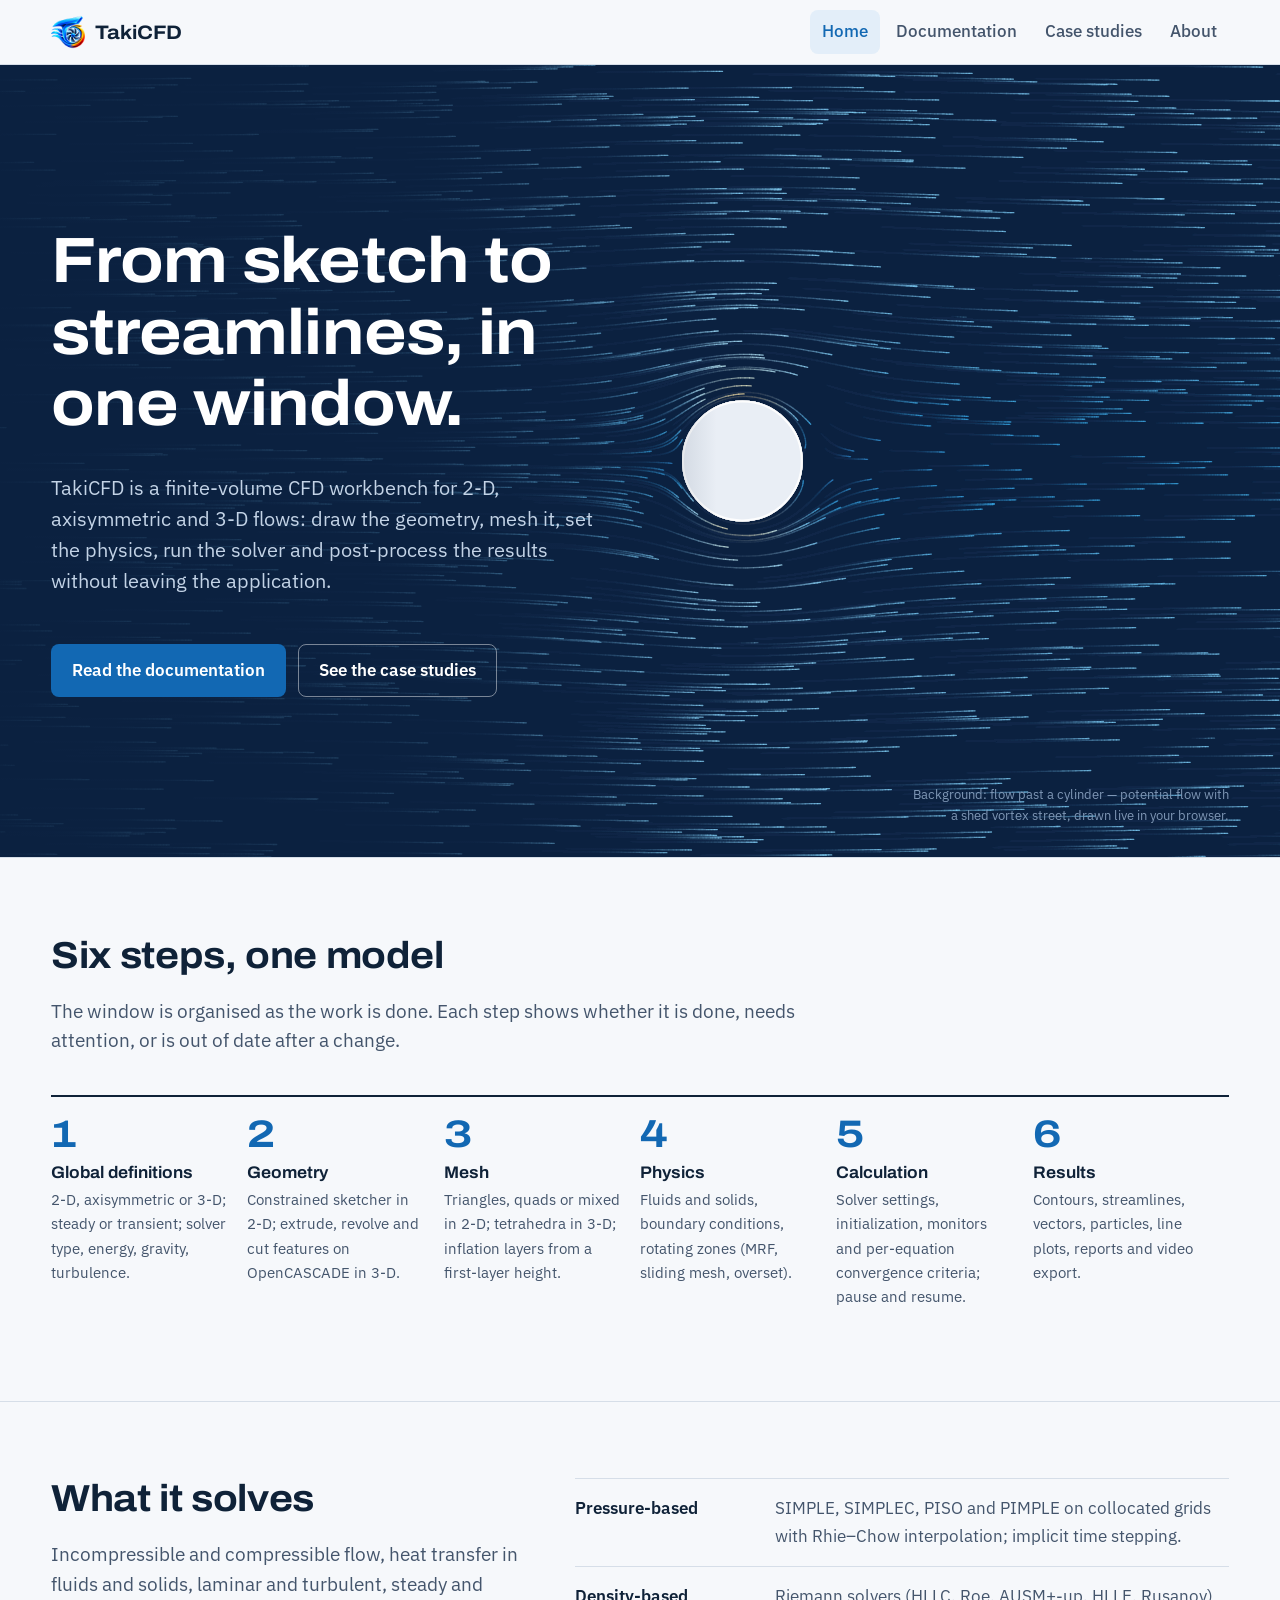
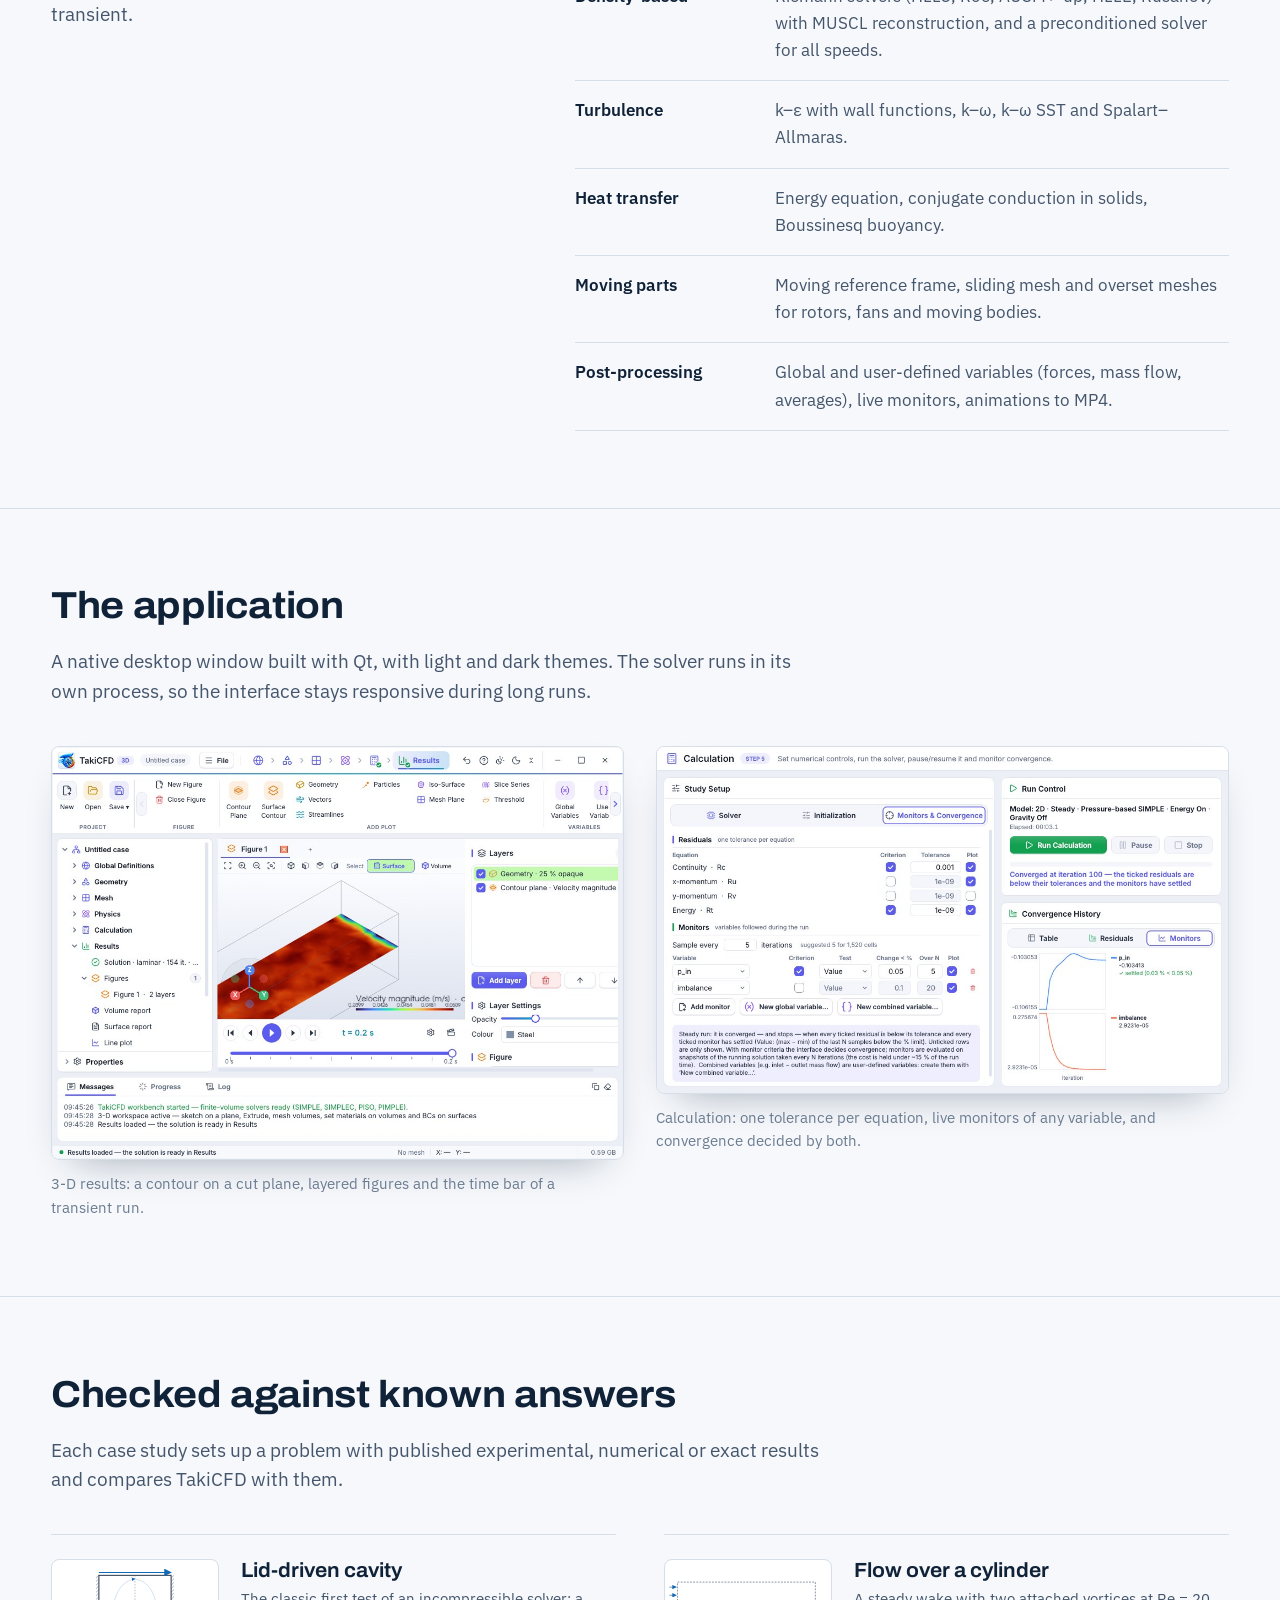
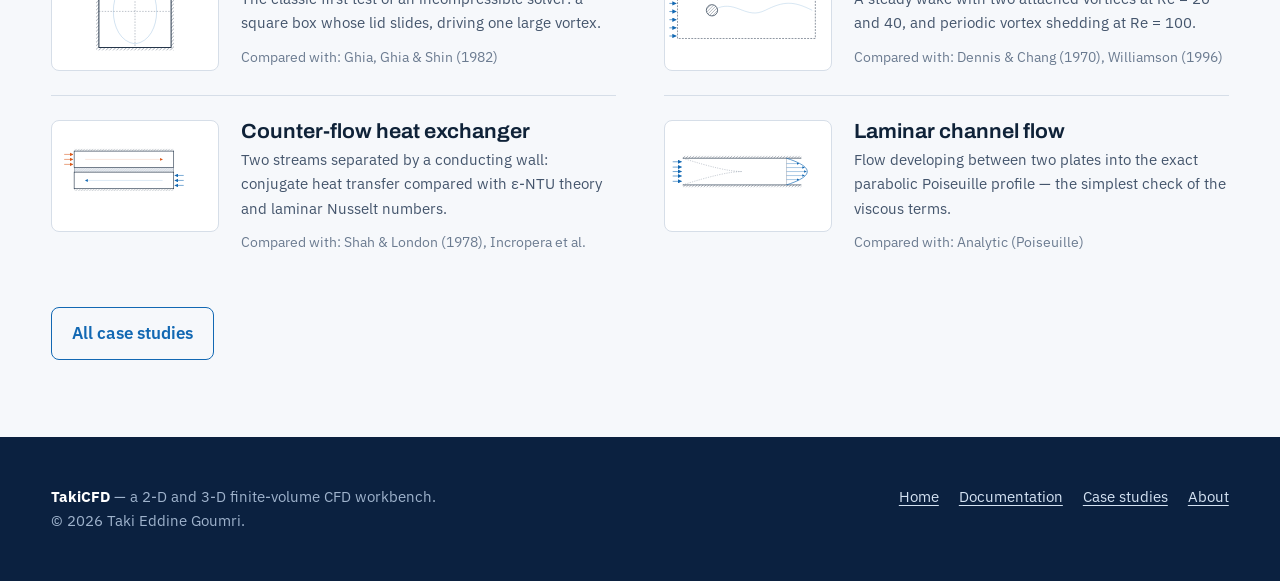
==== commit 51595048: "Add files via upload" ====
--- a/cfd_website/index.html
+++ b/cfd_website/index.html
@@ -7,7 +7,7 @@
 <meta name="description" content="TakiCFD: a 2-D, axisymmetric and 3-D CFD workbench — geometry, meshing, solvers and post-processing in one window.">
 <link rel="icon" href="assets/img/favicon.png">
 <link rel="preconnect" href="https://fonts.googleapis.com"><link rel="preconnect" href="https://fonts.gstatic.com" crossorigin><link href="https://fonts.googleapis.com/css2?family=Archivo:wdth,wght@62..125,500..800&family=IBM+Plex+Mono:wght@400;500&family=IBM+Plex+Sans:ital,wght@0,400;0,500;0,600;1,400&display=swap" rel="stylesheet">
-<link rel="stylesheet" href="assets/css/style.css">
+<link rel="stylesheet" href="assets/css/style.css?v=8c1d5198">
 </head>
 <body>
 <a class="skip" href="#main">Skip to content</a>
@@ -138,6 +138,6 @@
     <nav aria-label="Footer"><a href="index.html">Home</a><a href="docs.html">Documentation</a><a href="cases/index.html">Case studies</a><a href="about.html">About</a></nav>
   </div>
 </footer>
-<script src="assets/js/main.js" defer></script>
+<script src="assets/js/main.js?v=838d63b7" defer></script>
 </body>
 </html>
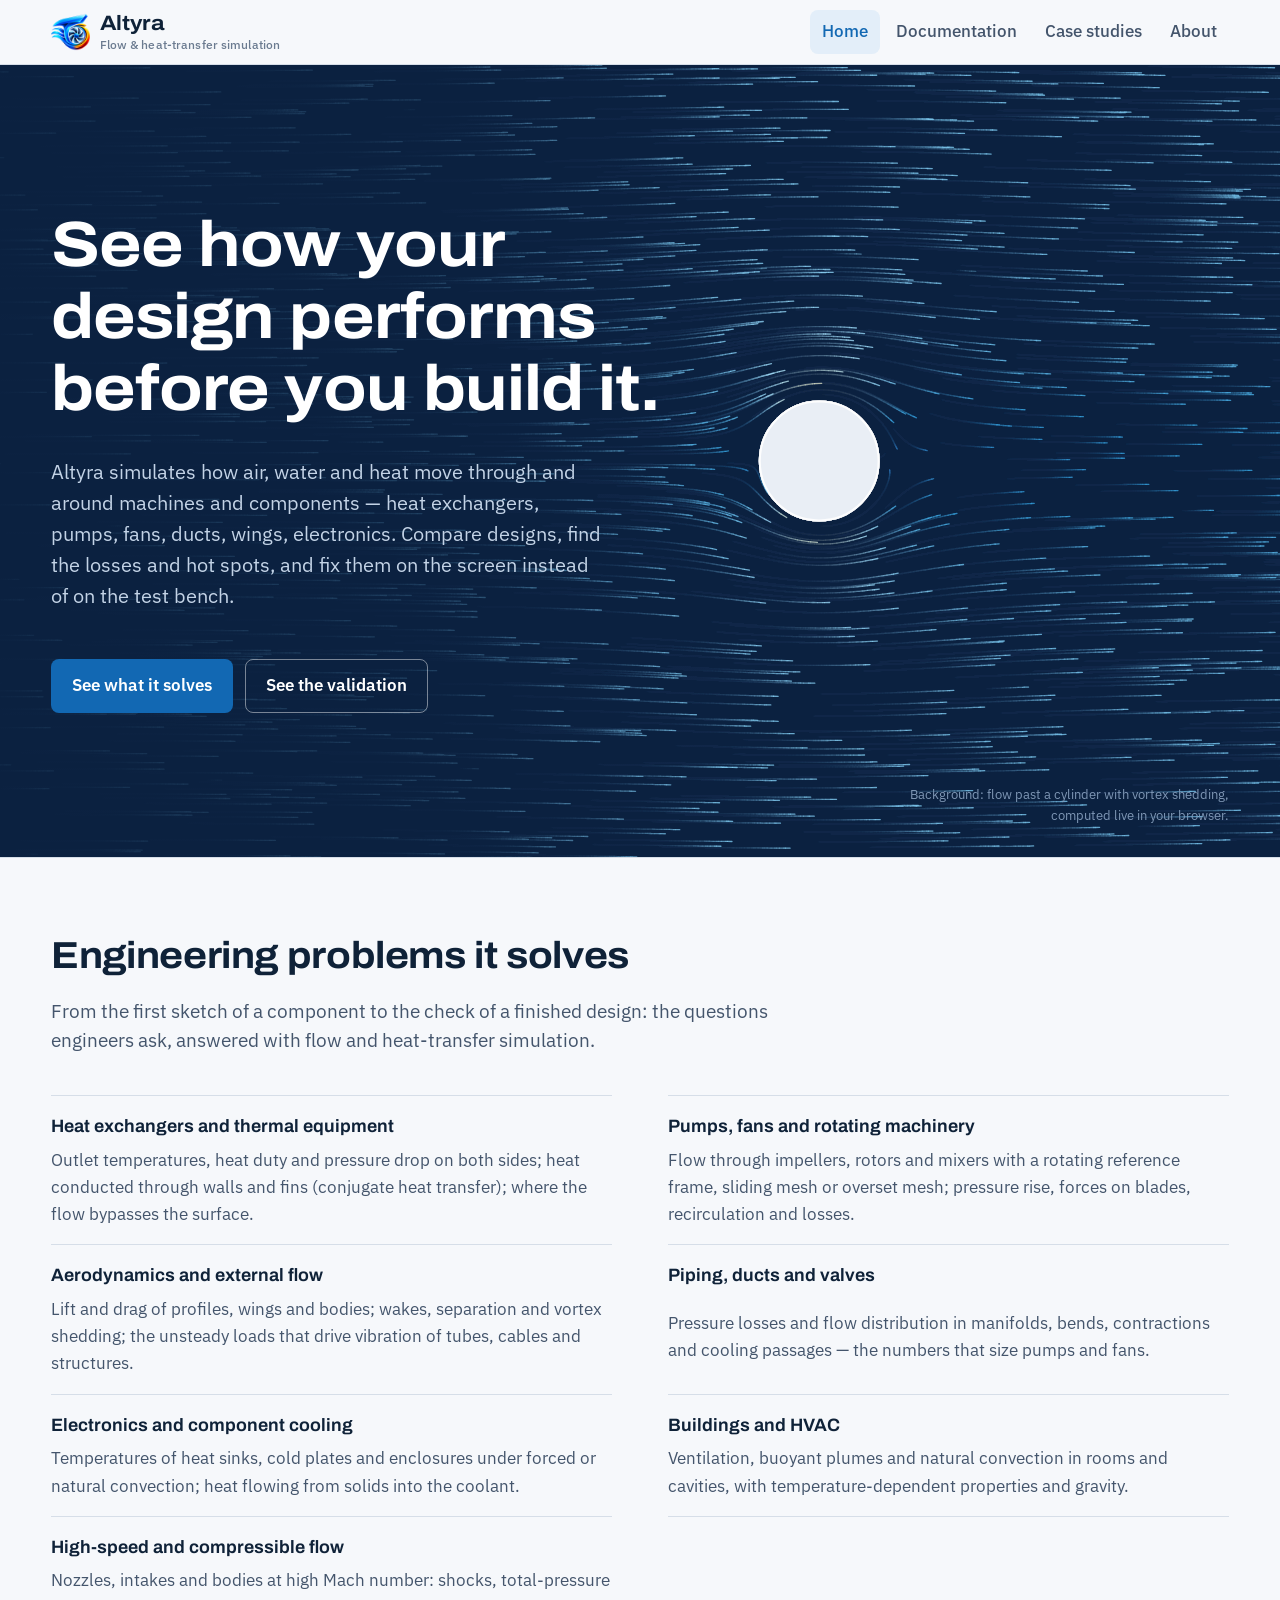
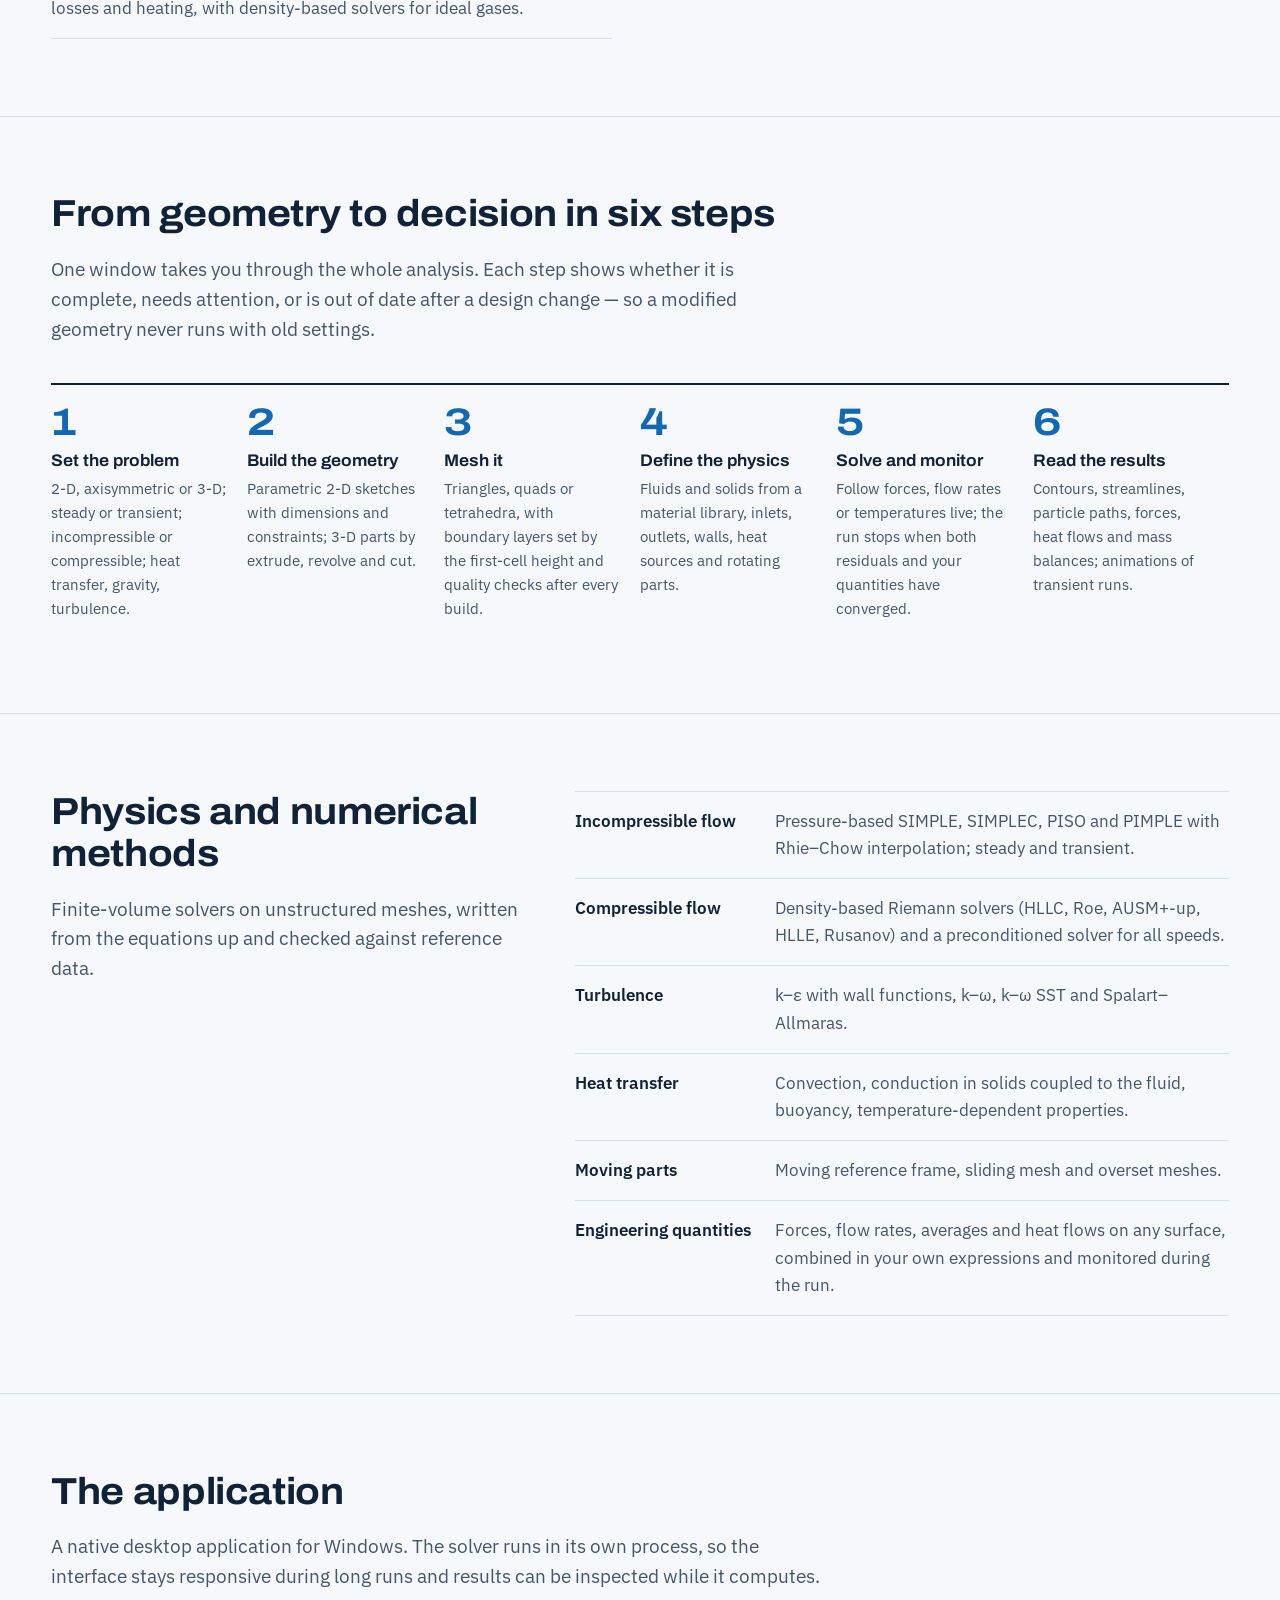
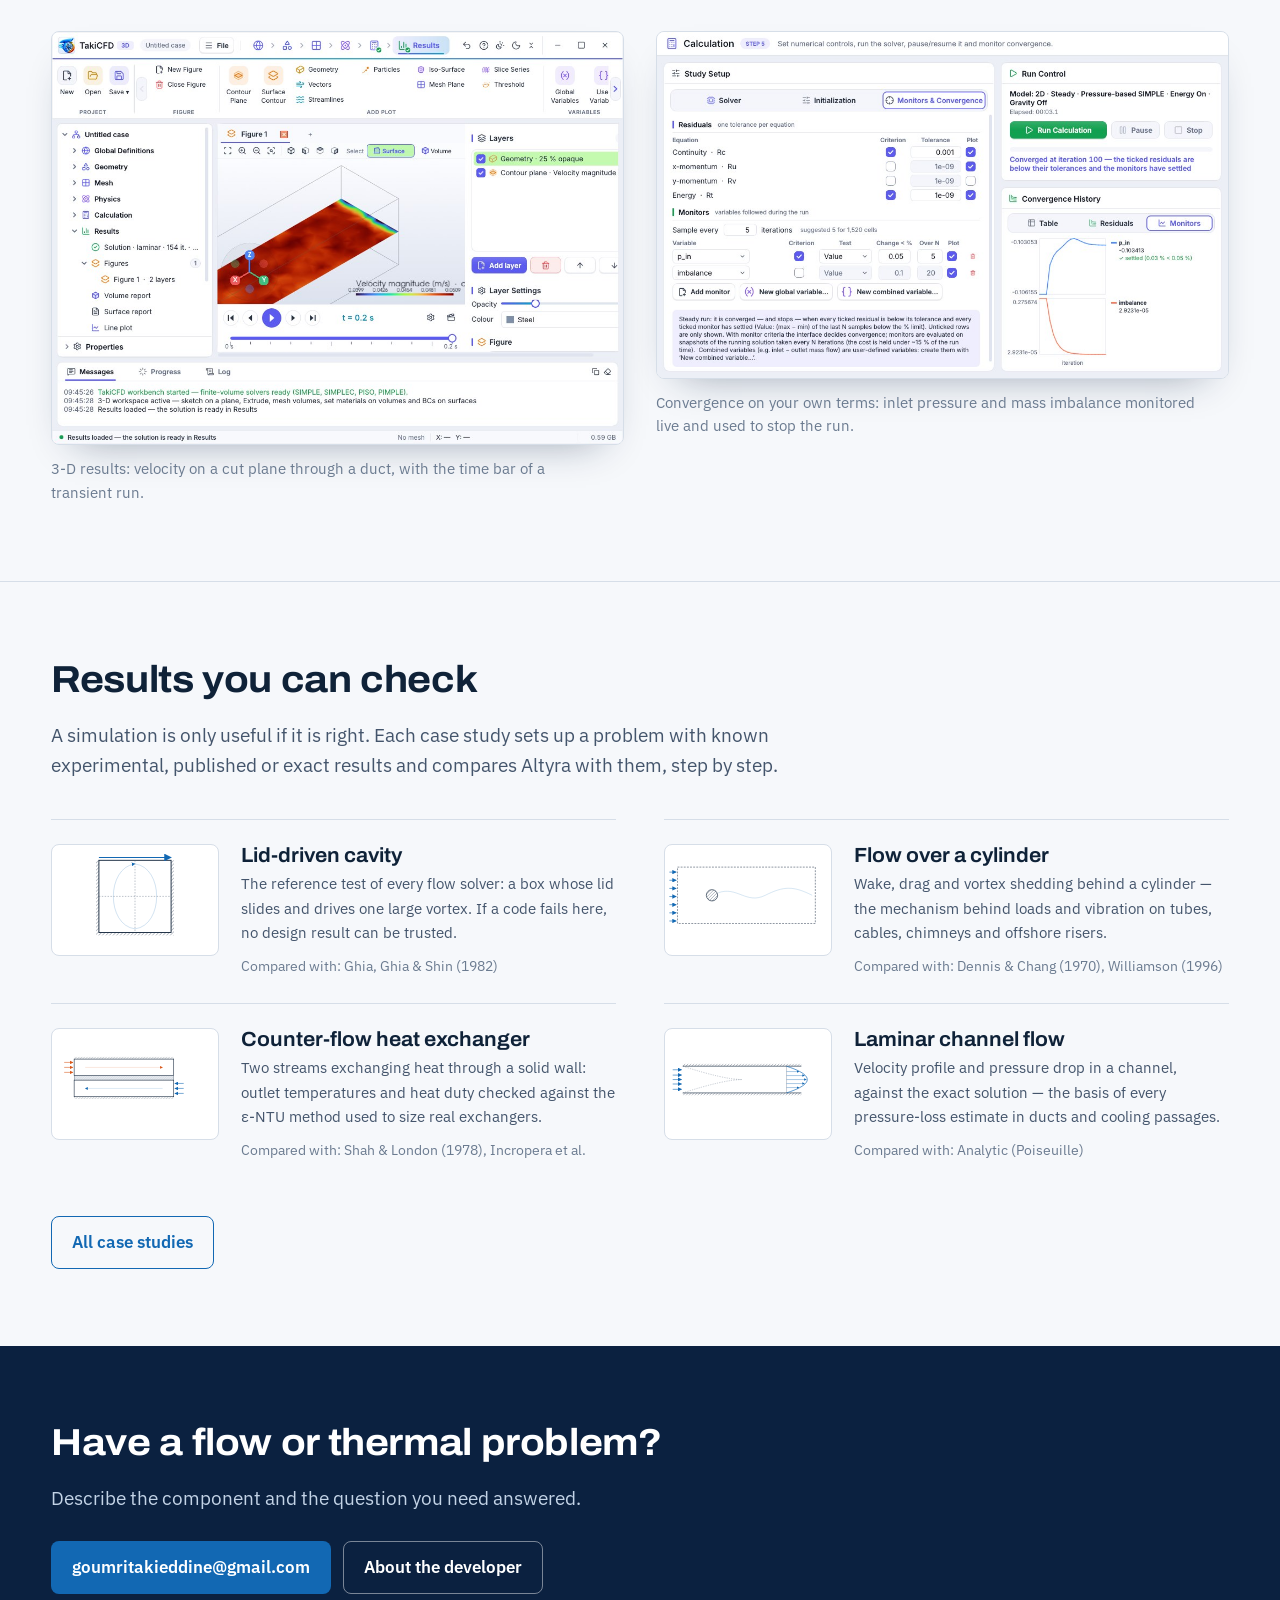
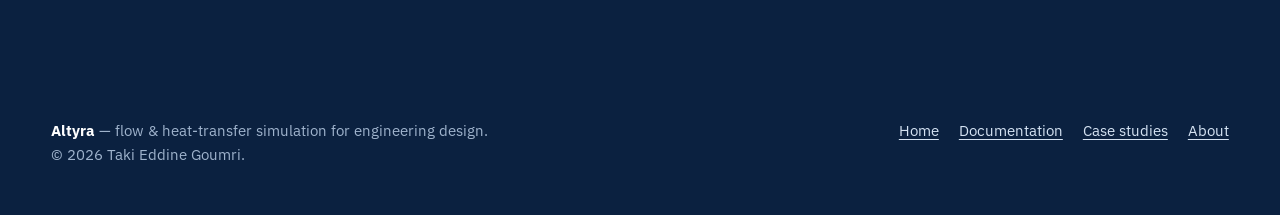
==== commit 687165d5: "Add files via upload" ====
--- a/cfd_website/index.html
+++ b/cfd_website/index.html
@@ -3,17 +3,17 @@
 <head>
 <meta charset="utf-8">
 <meta name="viewport" content="width=device-width, initial-scale=1">
-<title>TakiCFD — finite-volume CFD workbench</title>
-<meta name="description" content="TakiCFD: a 2-D, axisymmetric and 3-D CFD workbench — geometry, meshing, solvers and post-processing in one window.">
+<title>Altyra — Flow & heat-transfer simulation</title>
+<meta name="description" content="Altyra simulates fluid flow and heat transfer in machines and components: heat exchangers, pumps, fans, ducts, aerodynamics and electronics cooling.">
 <link rel="icon" href="assets/img/favicon.png">
 <link rel="preconnect" href="https://fonts.googleapis.com"><link rel="preconnect" href="https://fonts.gstatic.com" crossorigin><link href="https://fonts.googleapis.com/css2?family=Archivo:wdth,wght@62..125,500..800&family=IBM+Plex+Mono:wght@400;500&family=IBM+Plex+Sans:ital,wght@0,400;0,500;0,600;1,400&display=swap" rel="stylesheet">
-<link rel="stylesheet" href="assets/css/style.css?v=8c1d5198">
+<link rel="stylesheet" href="assets/css/style.css?v=dc98a61c">
 </head>
 <body>
 <a class="skip" href="#main">Skip to content</a>
 <header class="site-head">
   <div class="wrap">
-    <a class="brand" href="index.html"><img src="assets/img/logo.png" alt="" width="34" height="34">TakiCFD</a>
+    <a class="brand" href="index.html"><img src="assets/img/logo.png" alt="" width="34" height="34"><span class="brand-text"><span class="brand-name">Altyra</span><span class="brand-tag">Flow &amp; heat-transfer simulation</span></span></a>
     <button class="nav-toggle" aria-expanded="false" aria-controls="nav">Menu</button>
     <nav class="nav" id="nav" aria-label="Main"><a href="index.html" aria-current="page">Home</a><a href="docs.html">Documentation</a><a href="cases/index.html">Case studies</a><a href="about.html">About</a></nav>
   </div>
@@ -23,59 +23,74 @@
 <section class="hero" aria-labelledby="hero-title">
   <canvas id="flow" aria-hidden="true"></canvas>
   <div class="wrap">
-    <h1 id="hero-title">From sketch to streamlines, in one window.</h1>
-    <p class="lead">TakiCFD is a finite-volume CFD workbench for 2-D, axisymmetric and 3-D flows: draw the geometry, mesh it,
-      set the physics, run the solver and post-process the results without leaving the application.</p>
+    <h1 id="hero-title">See how your design performs before you build it.</h1>
+    <p class="lead">Altyra simulates how air, water and heat move through and around machines and components — heat exchangers,
+      pumps, fans, ducts, wings, electronics. Compare designs, find the losses and hot spots, and fix them on the screen
+      instead of on the test bench.</p>
     <div class="actions">
-      <a class="btn btn-primary" href="docs.html">Read the documentation</a>
-      <a class="btn btn-ghost" href="cases/index.html">See the case studies</a>
+      <a class="btn btn-primary" href="#applications">See what it solves</a>
+      <a class="btn btn-ghost" href="cases/index.html">See the validation</a>
     </div>
   </div>
-  <p class="hero-note">Background: flow past a cylinder — potential flow with a shed vortex street, drawn live in your browser.</p>
+  <p class="hero-note">Background: flow past a cylinder with vortex shedding, computed live in your browser.</p>
 </section>
 
+<section id="applications" aria-labelledby="apps"><div class="wrap">
+  <h2 id="apps">Engineering problems it solves</h2>
+  <p class="lead">From the first sketch of a component to the check of a finished design: the questions engineers ask, answered with flow and heat-transfer simulation.</p>
+  <dl class="caps apps">
+    <div><dt>Heat exchangers and thermal equipment</dt><dd>Outlet temperatures, heat duty and pressure drop on both sides; heat conducted through walls and fins (conjugate heat transfer); where the flow bypasses the surface.</dd></div>
+    <div><dt>Pumps, fans and rotating machinery</dt><dd>Flow through impellers, rotors and mixers with a rotating reference frame, sliding mesh or overset mesh; pressure rise, forces on blades, recirculation and losses.</dd></div>
+    <div><dt>Aerodynamics and external flow</dt><dd>Lift and drag of profiles, wings and bodies; wakes, separation and vortex shedding; the unsteady loads that drive vibration of tubes, cables and structures.</dd></div>
+    <div><dt>Piping, ducts and valves</dt><dd>Pressure losses and flow distribution in manifolds, bends, contractions and cooling passages — the numbers that size pumps and fans.</dd></div>
+    <div><dt>Electronics and component cooling</dt><dd>Temperatures of heat sinks, cold plates and enclosures under forced or natural convection; heat flowing from solids into the coolant.</dd></div>
+    <div><dt>Buildings and HVAC</dt><dd>Ventilation, buoyant plumes and natural convection in rooms and cavities, with temperature-dependent properties and gravity.</dd></div>
+    <div><dt>High-speed and compressible flow</dt><dd>Nozzles, intakes and bodies at high Mach number: shocks, total-pressure losses and heating, with density-based solvers for ideal gases.</dd></div>
+  </dl>
+</div></section>
+
 <section aria-labelledby="wf"><div class="wrap">
-  <h2 id="wf">Six steps, one model</h2>
-  <p class="lead">The window is organised as the work is done. Each step shows whether it is done, needs attention, or is out of date after a change.</p>
+  <h2 id="wf">From geometry to decision in six steps</h2>
+  <p class="lead">One window takes you through the whole analysis. Each step shows whether it is complete, needs attention, or is out of date after a design change — so a modified geometry never runs with old settings.</p>
   <ol class="steps">
-    <li><h3>Global definitions</h3><p>2-D, axisymmetric or 3-D; steady or transient; solver type, energy, gravity, turbulence.</p></li>
-    <li><h3>Geometry</h3><p>Constrained sketcher in 2-D; extrude, revolve and cut features on OpenCASCADE in 3-D.</p></li>
-    <li><h3>Mesh</h3><p>Triangles, quads or mixed in 2-D; tetrahedra in 3-D; inflation layers from a first-layer height.</p></li>
-    <li><h3>Physics</h3><p>Fluids and solids, boundary conditions, rotating zones (MRF, sliding mesh, overset).</p></li>
-    <li><h3>Calculation</h3><p>Solver settings, initialization, monitors and per-equation convergence criteria; pause and resume.</p></li>
-    <li><h3>Results</h3><p>Contours, streamlines, vectors, particles, line plots, reports and video export.</p></li>
+    <li><h3>Set the problem</h3><p>2-D, axisymmetric or 3-D; steady or transient; incompressible or compressible; heat transfer, gravity, turbulence.</p></li>
+    <li><h3>Build the geometry</h3><p>Parametric 2-D sketches with dimensions and constraints; 3-D parts by extrude, revolve and cut.</p></li>
+    <li><h3>Mesh it</h3><p>Triangles, quads or tetrahedra, with boundary layers set by the first-cell height and quality checks after every build.</p></li>
+    <li><h3>Define the physics</h3><p>Fluids and solids from a material library, inlets, outlets, walls, heat sources and rotating parts.</p></li>
+    <li><h3>Solve and monitor</h3><p>Follow forces, flow rates or temperatures live; the run stops when both residuals and your quantities have converged.</p></li>
+    <li><h3>Read the results</h3><p>Contours, streamlines, particle paths, forces, heat flows and mass balances; animations of transient runs.</p></li>
   </ol>
 </div></section>
 
 <section aria-labelledby="cap"><div class="wrap split">
   <div>
-    <h2 id="cap">What it solves</h2>
-    <p class="lead">Incompressible and compressible flow, heat transfer in fluids and solids, laminar and turbulent, steady and transient.</p>
+    <h2 id="cap">Physics and numerical methods</h2>
+    <p class="lead">Finite-volume solvers on unstructured meshes, written from the equations up and checked against reference data.</p>
   </div>
   <dl class="caps">
-    <div><dt>Pressure-based</dt><dd>SIMPLE, SIMPLEC, PISO and PIMPLE on collocated grids with Rhie–Chow interpolation; implicit time stepping.</dd></div>
-    <div><dt>Density-based</dt><dd>Riemann solvers (HLLC, Roe, AUSM+-up, HLLE, Rusanov) with MUSCL reconstruction, and a preconditioned solver for all speeds.</dd></div>
+    <div><dt>Incompressible flow</dt><dd>Pressure-based SIMPLE, SIMPLEC, PISO and PIMPLE with Rhie–Chow interpolation; steady and transient.</dd></div>
+    <div><dt>Compressible flow</dt><dd>Density-based Riemann solvers (HLLC, Roe, AUSM+-up, HLLE, Rusanov) and a preconditioned solver for all speeds.</dd></div>
     <div><dt>Turbulence</dt><dd>k–ε with wall functions, k–ω, k–ω SST and Spalart–Allmaras.</dd></div>
-    <div><dt>Heat transfer</dt><dd>Energy equation, conjugate conduction in solids, Boussinesq buoyancy.</dd></div>
-    <div><dt>Moving parts</dt><dd>Moving reference frame, sliding mesh and overset meshes for rotors, fans and moving bodies.</dd></div>
-    <div><dt>Post-processing</dt><dd>Global and user-defined variables (forces, mass flow, averages), live monitors, animations to MP4.</dd></div>
+    <div><dt>Heat transfer</dt><dd>Convection, conduction in solids coupled to the fluid, buoyancy, temperature-dependent properties.</dd></div>
+    <div><dt>Moving parts</dt><dd>Moving reference frame, sliding mesh and overset meshes.</dd></div>
+    <div><dt>Engineering quantities</dt><dd>Forces, flow rates, averages and heat flows on any surface, combined in your own expressions and monitored during the run.</dd></div>
   </dl>
 </div></section>
 
 <section aria-labelledby="look"><div class="wrap">
   <h2 id="look">The application</h2>
-  <p class="lead">A native desktop window built with Qt, with light and dark themes. The solver runs in its own process, so the interface stays responsive during long runs.</p>
+  <p class="lead">A native desktop application for Windows. The solver runs in its own process, so the interface stays responsive during long runs and results can be inspected while it computes.</p>
   <div class="shots">
-    <figure class="shot"><img src="assets/img/screen-3d-results.jpg" alt="TakiCFD 3-D results: a velocity-magnitude contour on a cut plane through a duct, with the layer panel and a time bar" loading="lazy" width="1063" height="768">
-      <figcaption>3-D results: a contour on a cut plane, layered figures and the time bar of a transient run.</figcaption></figure>
-    <figure class="shot"><img src="assets/img/screen-monitors.jpg" alt="TakiCFD Calculation step: residual table with per-equation tolerances, monitors table and live monitor graphs" loading="lazy" width="1036" height="628">
-      <figcaption>Calculation: one tolerance per equation, live monitors of any variable, and convergence decided by both.</figcaption></figure>
+    <figure class="shot"><img src="assets/img/screen-3d-results.jpg" alt="3-D results: a velocity-magnitude contour on a cut plane through a duct, with the layer panel and a time bar" loading="lazy" width="1063" height="768">
+      <figcaption>3-D results: velocity on a cut plane through a duct, with the time bar of a transient run.</figcaption></figure>
+    <figure class="shot"><img src="assets/img/screen-monitors.jpg" alt="Calculation step: residual table with per-equation tolerances, monitors table and live monitor graphs" loading="lazy" width="1036" height="628">
+      <figcaption>Convergence on your own terms: inlet pressure and mass imbalance monitored live and used to stop the run.</figcaption></figure>
   </div>
 </div></section>
 
 <section aria-labelledby="val"><div class="wrap">
-  <h2 id="val">Checked against known answers</h2>
-  <p class="lead">Each case study sets up a problem with published experimental, numerical or exact results and compares TakiCFD with them.</p>
+  <h2 id="val">Results you can check</h2>
+  <p class="lead">A simulation is only useful if it is right. Each case study sets up a problem with known experimental, published or exact results and compares Altyra with them, step by step.</p>
   <ul class="case-list"><li><a class="case-item" href="cases/lid-driven-cavity.html"><svg viewBox="20 20 460 300" role="img" aria-label="Lid-driven cavity: square box of side L, top lid moving at speed U, other walls no-slip" xmlns="http://www.w3.org/2000/svg"><defs>
 <pattern id="hatch" width="7" height="7" patternUnits="userSpaceOnUse" patternTransform="rotate(45)"><line x1="0" y1="0" x2="0" y2="7" stroke="#0f2238" stroke-width="1.4"/></pattern>
 <pattern id="solid" width="6" height="6" patternUnits="userSpaceOnUse" patternTransform="rotate(45)"><rect width="6" height="6" fill="#e8ecf1"/><line x1="0" y1="0" x2="0" y2="6" stroke="#8a97a8" stroke-width="1"/></pattern>
@@ -87,7 +102,7 @@
 <line x1="150" y1="52" x2="350" y2="52" stroke="#1268b3" stroke-width="3" marker-end="url(#ab)"/>
 <path d="M250 70 C 330 80, 330 240, 250 250 C 170 240, 170 80, 250 70" fill="none" stroke="#1268b3" stroke-opacity=".35" stroke-width="1.5" marker-end="url(#ab)"/>
 <line x1="250" y1="60" x2="250" y2="260" stroke="#44556c" stroke-dasharray="4 4"/><line x1="150" y1="160" x2="350" y2="160" stroke="#44556c" stroke-dasharray="4 4"/>
-</svg><div><h3>Lid-driven cavity</h3><p>The classic first test of an incompressible solver: a square box whose lid slides, driving one large vortex.</p><span class="ref">Compared with: Ghia, Ghia & Shin (1982)</span></div></a></li><li><a class="case-item" href="cases/flow-over-cylinder.html"><svg viewBox="0 20 530 270" role="img" aria-label="Flow over a cylinder of diameter D in a rectangular domain with inlet, outlet and slip side walls" xmlns="http://www.w3.org/2000/svg"><defs>
+</svg><div><h3>Lid-driven cavity</h3><p>The reference test of every flow solver: a box whose lid slides and drives one large vortex. If a code fails here, no design result can be trusted.</p><span class="ref">Compared with: Ghia, Ghia & Shin (1982)</span></div></a></li><li><a class="case-item" href="cases/flow-over-cylinder.html"><svg viewBox="0 20 530 270" role="img" aria-label="Flow over a cylinder of diameter D in a rectangular domain with inlet, outlet and slip side walls" xmlns="http://www.w3.org/2000/svg"><defs>
 <pattern id="hatch" width="7" height="7" patternUnits="userSpaceOnUse" patternTransform="rotate(45)"><line x1="0" y1="0" x2="0" y2="7" stroke="#0f2238" stroke-width="1.4"/></pattern>
 <pattern id="solid" width="6" height="6" patternUnits="userSpaceOnUse" patternTransform="rotate(45)"><rect width="6" height="6" fill="#e8ecf1"/><line x1="0" y1="0" x2="0" y2="6" stroke="#8a97a8" stroke-width="1"/></pattern>
 <marker id="ab" viewBox="0 0 10 10" refX="9" refY="5" markerWidth="7" markerHeight="7" orient="auto-start-reverse"><path d="M0,0 L10,5 L0,10 z" fill="#1268b3"/></marker>
@@ -97,7 +112,7 @@
 <circle cx="150" cy="140" r="18" fill="url(#hatch)" stroke="#0f2238" stroke-width="2"/>
 <line x1="14" y1="66" x2="36" y2="66" stroke="#1268b3" stroke-width="2" marker-end="url(#ab)"/><line x1="14" y1="92" x2="36" y2="92" stroke="#1268b3" stroke-width="2" marker-end="url(#ab)"/><line x1="14" y1="118" x2="36" y2="118" stroke="#1268b3" stroke-width="2" marker-end="url(#ab)"/><line x1="14" y1="144" x2="36" y2="144" stroke="#1268b3" stroke-width="2" marker-end="url(#ab)"/><line x1="14" y1="170" x2="36" y2="170" stroke="#1268b3" stroke-width="2" marker-end="url(#ab)"/><line x1="14" y1="196" x2="36" y2="196" stroke="#1268b3" stroke-width="2" marker-end="url(#ab)"/><line x1="14" y1="222" x2="36" y2="222" stroke="#1268b3" stroke-width="2" marker-end="url(#ab)"/>
 <path d="M170 132 C 230 110, 260 170, 320 140 S 410 110, 470 140" fill="none" stroke="#1268b3" stroke-opacity=".35" stroke-width="1.5"/>
-</svg><div><h3>Flow over a cylinder</h3><p>A steady wake with two attached vortices at Re = 20 and 40, and periodic vortex shedding at Re = 100.</p><span class="ref">Compared with: Dennis & Chang (1970), Williamson (1996)</span></div></a></li><li><a class="case-item" href="cases/heat-exchanger.html"><svg viewBox="0 20 600 260" role="img" aria-label="Counter-flow heat exchanger: hot channel on top, cold channel below, separated by a conducting solid wall" xmlns="http://www.w3.org/2000/svg"><defs>
+</svg><div><h3>Flow over a cylinder</h3><p>Wake, drag and vortex shedding behind a cylinder — the mechanism behind loads and vibration on tubes, cables, chimneys and offshore risers.</p><span class="ref">Compared with: Dennis & Chang (1970), Williamson (1996)</span></div></a></li><li><a class="case-item" href="cases/heat-exchanger.html"><svg viewBox="0 20 600 260" role="img" aria-label="Counter-flow heat exchanger: hot channel on top, cold channel below, separated by a conducting solid wall" xmlns="http://www.w3.org/2000/svg"><defs>
 <pattern id="hatch" width="7" height="7" patternUnits="userSpaceOnUse" patternTransform="rotate(45)"><line x1="0" y1="0" x2="0" y2="7" stroke="#0f2238" stroke-width="1.4"/></pattern>
 <pattern id="solid" width="6" height="6" patternUnits="userSpaceOnUse" patternTransform="rotate(45)"><rect width="6" height="6" fill="#e8ecf1"/><line x1="0" y1="0" x2="0" y2="6" stroke="#8a97a8" stroke-width="1"/></pattern>
 <marker id="ab" viewBox="0 0 10 10" refX="9" refY="5" markerWidth="7" markerHeight="7" orient="auto-start-reverse"><path d="M0,0 L10,5 L0,10 z" fill="#1268b3"/></marker>
@@ -110,7 +125,7 @@
 <line x1="44" y1="72" x2="76" y2="72" stroke="#d9581a" stroke-width="2" marker-end="url(#ah)"/><line x1="44" y1="90" x2="76" y2="90" stroke="#d9581a" stroke-width="2" marker-end="url(#ah)"/><line x1="44" y1="108" x2="76" y2="108" stroke="#d9581a" stroke-width="2" marker-end="url(#ah)"/><line x1="476" y1="148" x2="444" y2="148" stroke="#1268b3" stroke-width="2" marker-end="url(#ab)"/><line x1="476" y1="166" x2="444" y2="166" stroke="#1268b3" stroke-width="2" marker-end="url(#ab)"/><line x1="476" y1="184" x2="444" y2="184" stroke="#1268b3" stroke-width="2" marker-end="url(#ab)"/>
 <line x1="120" y1="90" x2="400" y2="90" stroke="#d9581a" stroke-opacity=".35" stroke-width="1.5" marker-end="url(#ah)"/>
 <line x1="400" y1="166" x2="120" y2="166" stroke="#1268b3" stroke-opacity=".35" stroke-width="1.5" marker-end="url(#ab)"/>
-</svg><div><h3>Counter-flow heat exchanger</h3><p>Two streams separated by a conducting wall: conjugate heat transfer compared with ε-NTU theory and laminar Nusselt numbers.</p><span class="ref">Compared with: Shah & London (1978), Incropera et al.</span></div></a></li><li><a class="case-item" href="cases/channel-flow.html"><svg viewBox="0 40 560 200" role="img" aria-label="Plane channel of height H with uniform inlet velocity developing into a parabolic profile" xmlns="http://www.w3.org/2000/svg"><defs>
+</svg><div><h3>Counter-flow heat exchanger</h3><p>Two streams exchanging heat through a solid wall: outlet temperatures and heat duty checked against the ε-NTU method used to size real exchangers.</p><span class="ref">Compared with: Shah & London (1978), Incropera et al.</span></div></a></li><li><a class="case-item" href="cases/channel-flow.html"><svg viewBox="0 40 560 200" role="img" aria-label="Plane channel of height H with uniform inlet velocity developing into a parabolic profile" xmlns="http://www.w3.org/2000/svg"><defs>
 <pattern id="hatch" width="7" height="7" patternUnits="userSpaceOnUse" patternTransform="rotate(45)"><line x1="0" y1="0" x2="0" y2="7" stroke="#0f2238" stroke-width="1.4"/></pattern>
 <pattern id="solid" width="6" height="6" patternUnits="userSpaceOnUse" patternTransform="rotate(45)"><rect width="6" height="6" fill="#e8ecf1"/><line x1="0" y1="0" x2="0" y2="6" stroke="#8a97a8" stroke-width="1"/></pattern>
 <marker id="ab" viewBox="0 0 10 10" refX="9" refY="5" markerWidth="7" markerHeight="7" orient="auto-start-reverse"><path d="M0,0 L10,5 L0,10 z" fill="#1268b3"/></marker>
@@ -124,20 +139,26 @@
 <polyline points="410.0,80.0 423.3,84.5 435.2,89.0 445.7,93.5 454.8,98.0 462.5,102.5 468.8,107.0 473.7,111.5 477.2,116.0 479.3,120.5 480.0,125.0 479.3,129.5 477.2,134.0 473.7,138.5 468.8,143.0 462.5,147.5 454.8,152.0 445.7,156.5 435.2,161.0 423.3,165.5 410.0,170.0" fill="none" stroke="#1268b3" stroke-width="2.2"/>
 <line x1="410" y1="98.0" x2="451.8" y2="98.0" stroke="#1268b3" stroke-width="1.2" marker-end="url(#ab)"/><line x1="410" y1="111.5" x2="470.7" y2="111.5" stroke="#1268b3" stroke-width="1.2" marker-end="url(#ab)"/><line x1="410" y1="125.0" x2="477.0" y2="125.0" stroke="#1268b3" stroke-width="1.2" marker-end="url(#ab)"/><line x1="410" y1="138.5" x2="470.7" y2="138.5" stroke="#1268b3" stroke-width="1.2" marker-end="url(#ab)"/><line x1="410" y1="152.0" x2="451.8" y2="152.0" stroke="#1268b3" stroke-width="1.2" marker-end="url(#ab)"/>
 <path d="M60 80 Q 200 125 260 125 Q 200 125 60 170" fill="none" stroke="#44556c" stroke-dasharray="4 4"/>
-</svg><div><h3>Laminar channel flow</h3><p>Flow developing between two plates into the exact parabolic Poiseuille profile — the simplest check of the viscous terms.</p><span class="ref">Compared with: Analytic (Poiseuille)</span></div></a></li></ul>
+</svg><div><h3>Laminar channel flow</h3><p>Velocity profile and pressure drop in a channel, against the exact solution — the basis of every pressure-loss estimate in ducts and cooling passages.</p><span class="ref">Compared with: Analytic (Poiseuille)</span></div></a></li></ul>
   <div class="actions"><a class="btn btn-line" href="cases/index.html">All case studies</a></div>
+</div></section>
+
+<section class="cta" aria-labelledby="talk"><div class="wrap">
+  <h2 id="talk">Have a flow or thermal problem?</h2>
+  <p class="lead">Describe the component and the question you need answered.</p>
+  <div class="actions"><a class="btn btn-primary" href="mailto:goumritakieddine@gmail.com">goumritakieddine@gmail.com</a><a class="btn btn-ghost" href="about.html">About the developer</a></div>
 </div></section>
 
 </main>
 <footer class="site-foot">
   <div class="wrap">
     <div>
-      <strong style="color:#fff">TakiCFD</strong> — a 2-D and 3-D finite-volume CFD workbench.<br>
+      <strong style="color:#fff">Altyra</strong> — flow &amp; heat-transfer simulation for engineering design.<br>
       © 2026 Taki Eddine Goumri.
     </div>
     <nav aria-label="Footer"><a href="index.html">Home</a><a href="docs.html">Documentation</a><a href="cases/index.html">Case studies</a><a href="about.html">About</a></nav>
   </div>
 </footer>
-<script src="assets/js/main.js?v=838d63b7" defer></script>
+<script src="assets/js/main.js?v=8390b891" defer></script>
 </body>
 </html>
--- a/cfd_website/assets/css/style.css
+++ b/cfd_website/assets/css/style.css
@@ -64,7 +64,11 @@
 .site-head { position: sticky; top: 0; z-index: 20; background: rgba(246, 248, 251, .92); backdrop-filter: blur(8px); border-bottom: 1px solid var(--line); }
 .site-head .wrap { display: flex; align-items: center; gap: 28px; height: 4rem; }
 .brand { display: flex; align-items: center; gap: 10px; text-decoration: none; color: var(--ink); font: 700 1.22rem var(--f-display); font-stretch: 110%; }
-.brand img { width: 2.1rem; height: 2.1rem; }
+.brand img { width: 2.4rem; height: 2.4rem; }
+.brand-text { display: flex; flex-direction: column; line-height: 1.05; }
+.brand-name { font: 700 1.3rem var(--f-display); font-stretch: 110%; letter-spacing: -.01em; }
+.brand-tag { font: 500 .72rem var(--f-body); color: var(--ink-3); margin-top: 3px; letter-spacing: .01em; }
+@media (max-width: 420px) { .brand-tag { display: none; } }
 .nav { display: flex; gap: 4px; margin-left: auto; }
 .nav a { color: var(--ink-2); text-decoration: none; font-weight: 500; padding: 8px 12px; border-radius: var(--r-m); }
 .nav a:hover { color: var(--ink); background: #e8eef5; }
@@ -95,7 +99,7 @@
 @media (max-width: 52rem) { .hero::after { background: rgba(11, 33, 64, .72); } }
 .hero .wrap { position: relative; padding-top: 6rem; padding-bottom: 6rem; min-height: min(88vh, 900px); display: flex; flex-direction: column; justify-content: center; pointer-events: none; }
 .hero .wrap > * { pointer-events: auto; }
-.hero h1 { color: #fff; max-width: 13ch; font-size: clamp(2.4rem, 5vw, 5rem); }
+.hero h1 { color: #fff; max-width: 15ch; font-size: clamp(2.4rem, 5vw, 5rem); }
 .hero .lead { color: #c3d3e6; max-width: 46ch; font-size: 1.25rem; }
 .hero-note { position: absolute; right: max(28px, 4vw); bottom: 18px; font-size: .8rem; color: #7f97b5; max-width: 40ch; text-align: right; }
 @media (max-width: 52rem) { .hero-note { display: none; } }
@@ -213,3 +217,15 @@
 .site-foot a { color: #d4e2f2; }
 .site-foot nav { display: flex; gap: 20px; flex-wrap: wrap; }
 @media (max-width: 560px) { .timeline li { grid-template-columns: 1fr; gap: 2px; } }
+
+/* applications: two columns of problem / answer */
+.apps { display: grid; grid-template-columns: 1fr 1fr; column-gap: 56px; margin-top: 40px; }
+.apps div { grid-template-columns: 1fr; gap: 6px; }
+.apps div:nth-child(2) { border-top: 1px solid var(--line); }
+.apps dt { font-family: var(--f-display); font-size: 1.12rem; font-weight: 650; }
+@media (max-width: 900px) { .apps { grid-template-columns: 1fr; } .apps div:nth-child(2) { border-top: 0; } }
+/* closing call to action */
+.cta { background: var(--deep); color: #c3d3e6; border-top: 0; }
+.cta h2 { color: #fff; }
+.cta .lead { color: #c3d3e6; }
+section.cta + footer { border-top: 1px solid rgba(255,255,255,.08); }
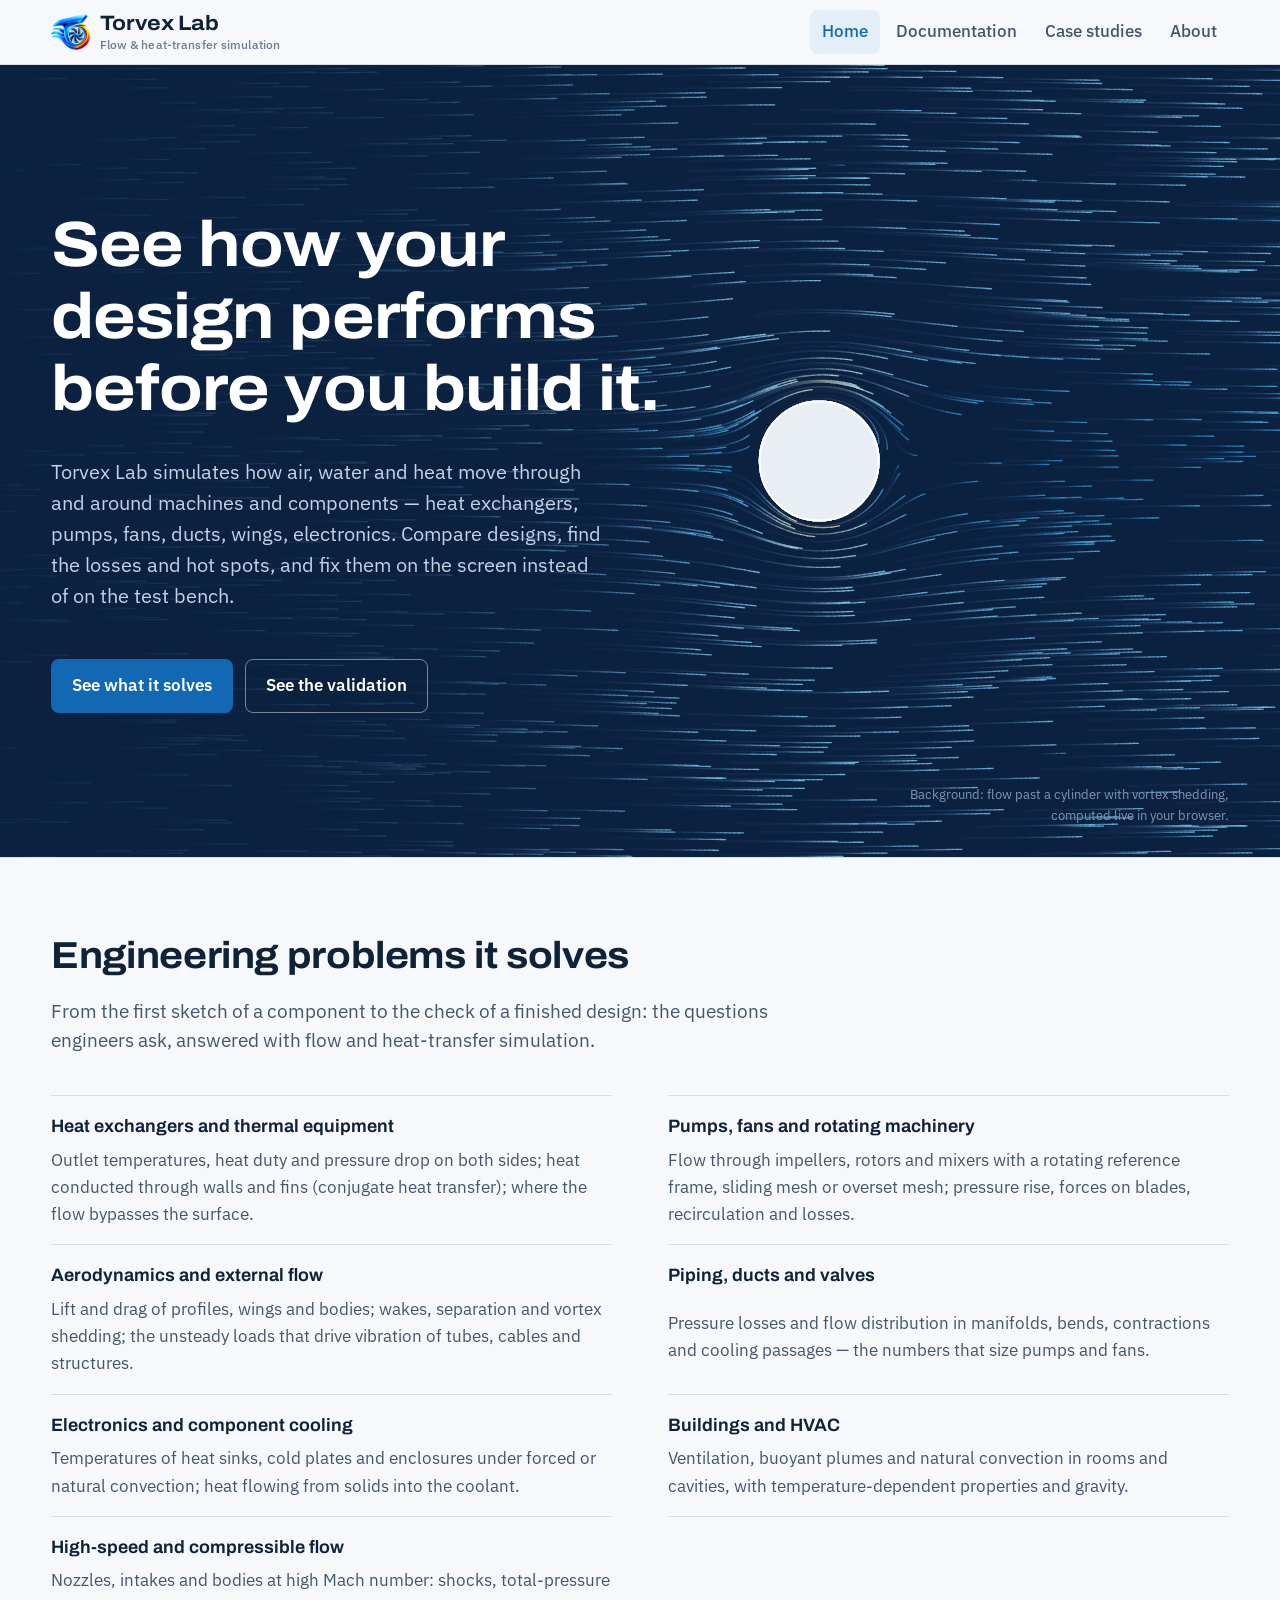
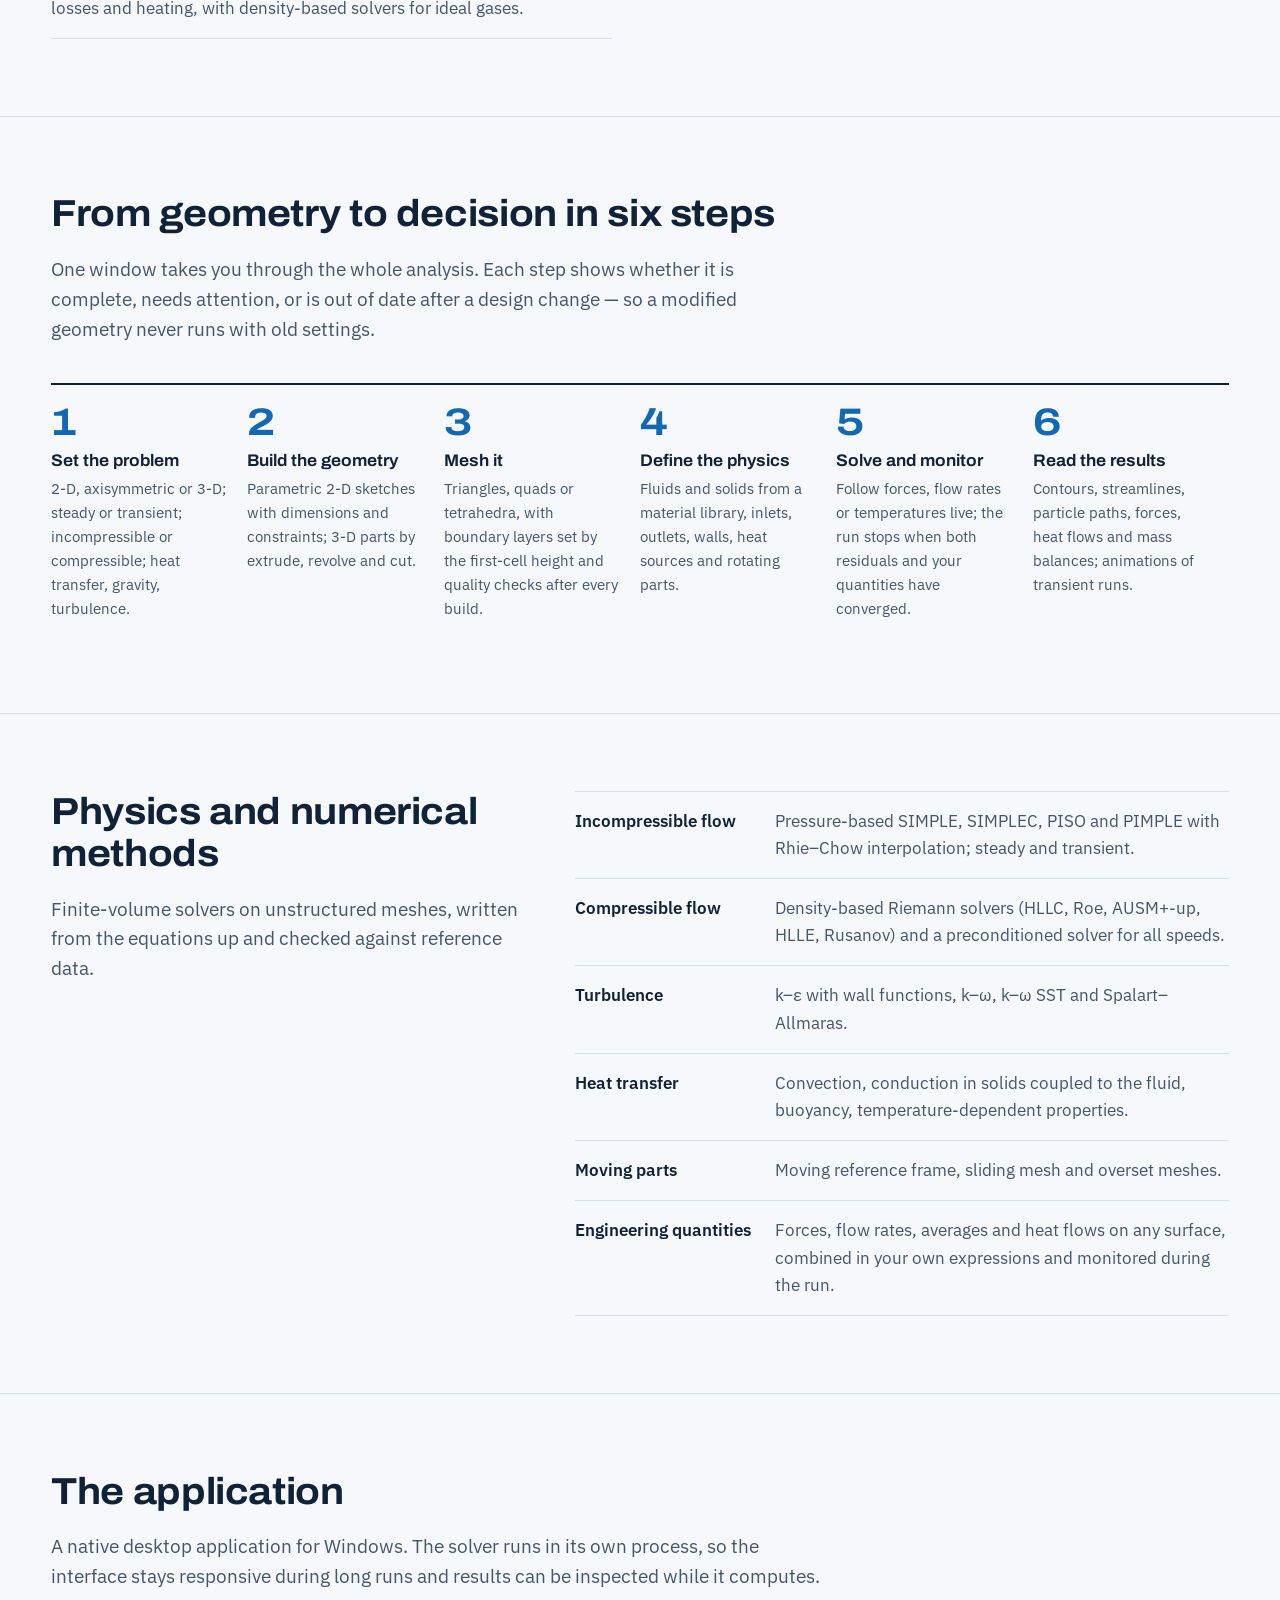
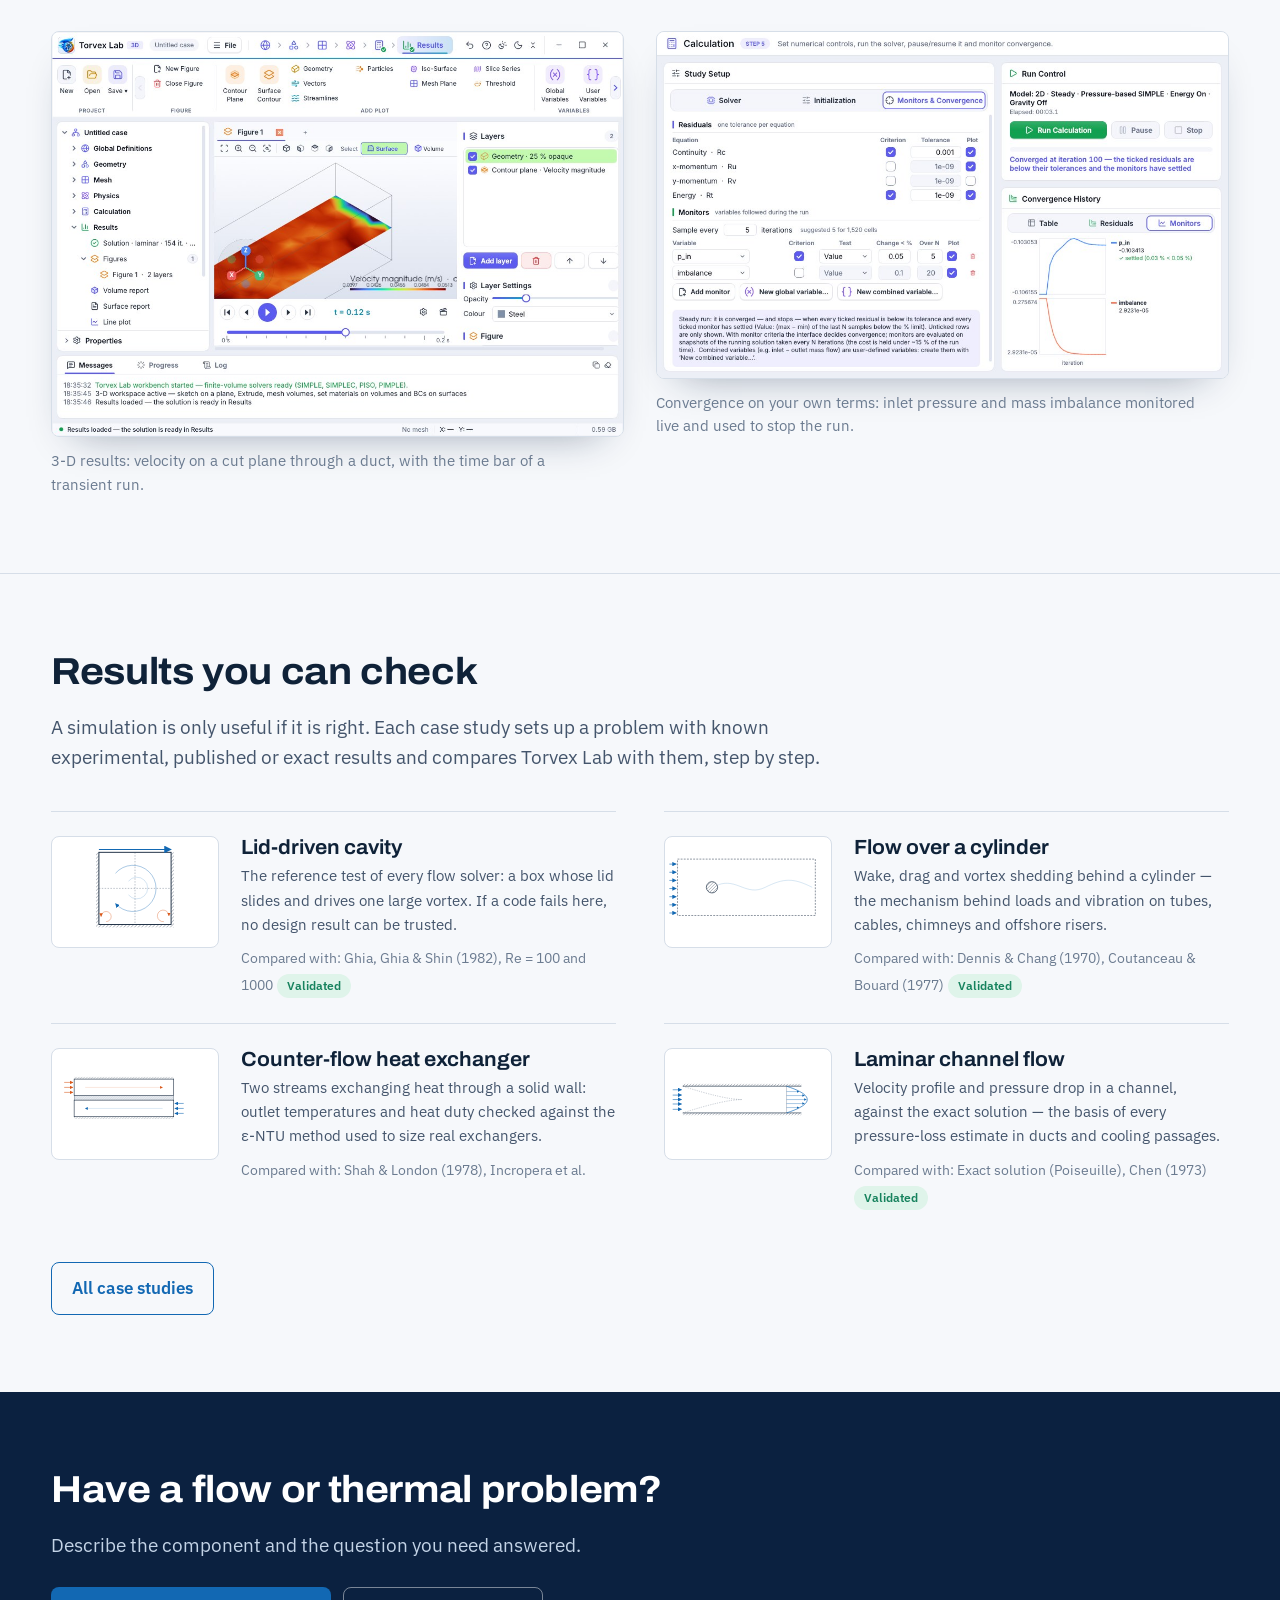
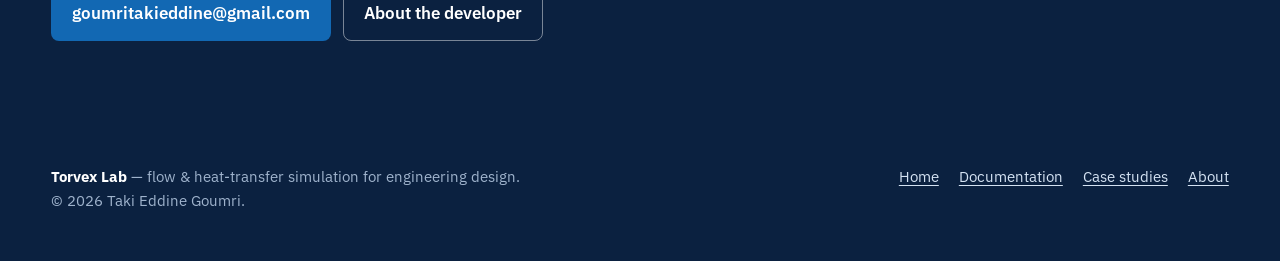
==== commit c9863cb9: "Add files via upload" ====
--- a/cfd_website/index.html
+++ b/cfd_website/index.html
@@ -3,17 +3,17 @@
 <head>
 <meta charset="utf-8">
 <meta name="viewport" content="width=device-width, initial-scale=1">
-<title>Altyra — Flow & heat-transfer simulation</title>
-<meta name="description" content="Altyra simulates fluid flow and heat transfer in machines and components: heat exchangers, pumps, fans, ducts, aerodynamics and electronics cooling.">
+<title>Torvex Lab — Flow & heat-transfer simulation</title>
+<meta name="description" content="Torvex Lab simulates fluid flow and heat transfer in machines and components: heat exchangers, pumps, fans, ducts, aerodynamics and electronics cooling.">
 <link rel="icon" href="assets/img/favicon.png">
 <link rel="preconnect" href="https://fonts.googleapis.com"><link rel="preconnect" href="https://fonts.gstatic.com" crossorigin><link href="https://fonts.googleapis.com/css2?family=Archivo:wdth,wght@62..125,500..800&family=IBM+Plex+Mono:wght@400;500&family=IBM+Plex+Sans:ital,wght@0,400;0,500;0,600;1,400&display=swap" rel="stylesheet">
-<link rel="stylesheet" href="assets/css/style.css?v=dc98a61c">
+<link rel="stylesheet" href="assets/css/style.css?v=45639d66">
 </head>
 <body>
 <a class="skip" href="#main">Skip to content</a>
 <header class="site-head">
   <div class="wrap">
-    <a class="brand" href="index.html"><img src="assets/img/logo.png" alt="" width="34" height="34"><span class="brand-text"><span class="brand-name">Altyra</span><span class="brand-tag">Flow &amp; heat-transfer simulation</span></span></a>
+    <a class="brand" href="index.html"><img src="assets/img/logo.png" alt="" width="34" height="34"><span class="brand-text"><span class="brand-name">Torvex Lab</span><span class="brand-tag">Flow &amp; heat-transfer simulation</span></span></a>
     <button class="nav-toggle" aria-expanded="false" aria-controls="nav">Menu</button>
     <nav class="nav" id="nav" aria-label="Main"><a href="index.html" aria-current="page">Home</a><a href="docs.html">Documentation</a><a href="cases/index.html">Case studies</a><a href="about.html">About</a></nav>
   </div>
@@ -24,7 +24,7 @@
   <canvas id="flow" aria-hidden="true"></canvas>
   <div class="wrap">
     <h1 id="hero-title">See how your design performs before you build it.</h1>
-    <p class="lead">Altyra simulates how air, water and heat move through and around machines and components — heat exchangers,
+    <p class="lead">Torvex Lab simulates how air, water and heat move through and around machines and components — heat exchangers,
       pumps, fans, ducts, wings, electronics. Compare designs, find the losses and hot spots, and fix them on the screen
       instead of on the test bench.</p>
     <div class="actions">
@@ -90,7 +90,7 @@
 
 <section aria-labelledby="val"><div class="wrap">
   <h2 id="val">Results you can check</h2>
-  <p class="lead">A simulation is only useful if it is right. Each case study sets up a problem with known experimental, published or exact results and compares Altyra with them, step by step.</p>
+  <p class="lead">A simulation is only useful if it is right. Each case study sets up a problem with known experimental, published or exact results and compares Torvex Lab with them, step by step.</p>
   <ul class="case-list"><li><a class="case-item" href="cases/lid-driven-cavity.html"><svg viewBox="20 20 460 300" role="img" aria-label="Lid-driven cavity: square box of side L, top lid moving at speed U, other walls no-slip" xmlns="http://www.w3.org/2000/svg"><defs>
 <pattern id="hatch" width="7" height="7" patternUnits="userSpaceOnUse" patternTransform="rotate(45)"><line x1="0" y1="0" x2="0" y2="7" stroke="#0f2238" stroke-width="1.4"/></pattern>
 <pattern id="solid" width="6" height="6" patternUnits="userSpaceOnUse" patternTransform="rotate(45)"><rect width="6" height="6" fill="#e8ecf1"/><line x1="0" y1="0" x2="0" y2="6" stroke="#8a97a8" stroke-width="1"/></pattern>
@@ -100,9 +100,12 @@
 </defs><rect x="150" y="60" width="200" height="200" fill="#fff" stroke="#0f2238" stroke-width="2.5"/>
 <rect x="142" y="60" width="8" height="208" fill="url(#hatch)"/><rect x="350" y="60" width="8" height="208" fill="url(#hatch)"/><rect x="150" y="260" width="200" height="8" fill="url(#hatch)"/>
 <line x1="150" y1="52" x2="350" y2="52" stroke="#1268b3" stroke-width="3" marker-end="url(#ab)"/>
-<path d="M250 70 C 330 80, 330 240, 250 250 C 170 240, 170 80, 250 70" fill="none" stroke="#1268b3" stroke-opacity=".35" stroke-width="1.5" marker-end="url(#ab)"/>
+<path d="M196 118 A 64 64 0 1 1 196 202" fill="none" stroke="#1268b3" stroke-opacity=".55" stroke-width="1.8" marker-end="url(#ab)"/>
+<path d="M232 140 A 30 30 0 1 1 232 178" fill="none" stroke="#1268b3" stroke-opacity=".35" stroke-width="1.4"/>
+<path d="M170 252 A 14 14 0 1 0 156 238" fill="none" stroke="#d9581a" stroke-opacity=".7" stroke-width="1.4" marker-end="url(#ah)"/>
+<path d="M330 252 A 16 16 0 1 1 344 236" fill="none" stroke="#d9581a" stroke-opacity=".7" stroke-width="1.4" marker-end="url(#ah)"/>
 <line x1="250" y1="60" x2="250" y2="260" stroke="#44556c" stroke-dasharray="4 4"/><line x1="150" y1="160" x2="350" y2="160" stroke="#44556c" stroke-dasharray="4 4"/>
-</svg><div><h3>Lid-driven cavity</h3><p>The reference test of every flow solver: a box whose lid slides and drives one large vortex. If a code fails here, no design result can be trusted.</p><span class="ref">Compared with: Ghia, Ghia & Shin (1982)</span></div></a></li><li><a class="case-item" href="cases/flow-over-cylinder.html"><svg viewBox="0 20 530 270" role="img" aria-label="Flow over a cylinder of diameter D in a rectangular domain with inlet, outlet and slip side walls" xmlns="http://www.w3.org/2000/svg"><defs>
+</svg><div><h3>Lid-driven cavity</h3><p>The reference test of every flow solver: a box whose lid slides and drives one large vortex. If a code fails here, no design result can be trusted.</p><span class="ref">Compared with: Ghia, Ghia & Shin (1982), Re = 100 and 1000</span> <span class="status done">Validated</span></div></a></li><li><a class="case-item" href="cases/flow-over-cylinder.html"><svg viewBox="0 20 530 270" role="img" aria-label="Flow over a cylinder of diameter D in a rectangular domain with inlet, outlet and slip side walls" xmlns="http://www.w3.org/2000/svg"><defs>
 <pattern id="hatch" width="7" height="7" patternUnits="userSpaceOnUse" patternTransform="rotate(45)"><line x1="0" y1="0" x2="0" y2="7" stroke="#0f2238" stroke-width="1.4"/></pattern>
 <pattern id="solid" width="6" height="6" patternUnits="userSpaceOnUse" patternTransform="rotate(45)"><rect width="6" height="6" fill="#e8ecf1"/><line x1="0" y1="0" x2="0" y2="6" stroke="#8a97a8" stroke-width="1"/></pattern>
 <marker id="ab" viewBox="0 0 10 10" refX="9" refY="5" markerWidth="7" markerHeight="7" orient="auto-start-reverse"><path d="M0,0 L10,5 L0,10 z" fill="#1268b3"/></marker>
@@ -112,7 +115,7 @@
 <circle cx="150" cy="140" r="18" fill="url(#hatch)" stroke="#0f2238" stroke-width="2"/>
 <line x1="14" y1="66" x2="36" y2="66" stroke="#1268b3" stroke-width="2" marker-end="url(#ab)"/><line x1="14" y1="92" x2="36" y2="92" stroke="#1268b3" stroke-width="2" marker-end="url(#ab)"/><line x1="14" y1="118" x2="36" y2="118" stroke="#1268b3" stroke-width="2" marker-end="url(#ab)"/><line x1="14" y1="144" x2="36" y2="144" stroke="#1268b3" stroke-width="2" marker-end="url(#ab)"/><line x1="14" y1="170" x2="36" y2="170" stroke="#1268b3" stroke-width="2" marker-end="url(#ab)"/><line x1="14" y1="196" x2="36" y2="196" stroke="#1268b3" stroke-width="2" marker-end="url(#ab)"/><line x1="14" y1="222" x2="36" y2="222" stroke="#1268b3" stroke-width="2" marker-end="url(#ab)"/>
 <path d="M170 132 C 230 110, 260 170, 320 140 S 410 110, 470 140" fill="none" stroke="#1268b3" stroke-opacity=".35" stroke-width="1.5"/>
-</svg><div><h3>Flow over a cylinder</h3><p>Wake, drag and vortex shedding behind a cylinder — the mechanism behind loads and vibration on tubes, cables, chimneys and offshore risers.</p><span class="ref">Compared with: Dennis & Chang (1970), Williamson (1996)</span></div></a></li><li><a class="case-item" href="cases/heat-exchanger.html"><svg viewBox="0 20 600 260" role="img" aria-label="Counter-flow heat exchanger: hot channel on top, cold channel below, separated by a conducting solid wall" xmlns="http://www.w3.org/2000/svg"><defs>
+</svg><div><h3>Flow over a cylinder</h3><p>Wake, drag and vortex shedding behind a cylinder — the mechanism behind loads and vibration on tubes, cables, chimneys and offshore risers.</p><span class="ref">Compared with: Dennis & Chang (1970), Coutanceau & Bouard (1977)</span> <span class="status done">Validated</span></div></a></li><li><a class="case-item" href="cases/heat-exchanger.html"><svg viewBox="0 20 600 260" role="img" aria-label="Counter-flow heat exchanger: hot channel on top, cold channel below, separated by a conducting solid wall" xmlns="http://www.w3.org/2000/svg"><defs>
 <pattern id="hatch" width="7" height="7" patternUnits="userSpaceOnUse" patternTransform="rotate(45)"><line x1="0" y1="0" x2="0" y2="7" stroke="#0f2238" stroke-width="1.4"/></pattern>
 <pattern id="solid" width="6" height="6" patternUnits="userSpaceOnUse" patternTransform="rotate(45)"><rect width="6" height="6" fill="#e8ecf1"/><line x1="0" y1="0" x2="0" y2="6" stroke="#8a97a8" stroke-width="1"/></pattern>
 <marker id="ab" viewBox="0 0 10 10" refX="9" refY="5" markerWidth="7" markerHeight="7" orient="auto-start-reverse"><path d="M0,0 L10,5 L0,10 z" fill="#1268b3"/></marker>
@@ -139,7 +142,7 @@
 <polyline points="410.0,80.0 423.3,84.5 435.2,89.0 445.7,93.5 454.8,98.0 462.5,102.5 468.8,107.0 473.7,111.5 477.2,116.0 479.3,120.5 480.0,125.0 479.3,129.5 477.2,134.0 473.7,138.5 468.8,143.0 462.5,147.5 454.8,152.0 445.7,156.5 435.2,161.0 423.3,165.5 410.0,170.0" fill="none" stroke="#1268b3" stroke-width="2.2"/>
 <line x1="410" y1="98.0" x2="451.8" y2="98.0" stroke="#1268b3" stroke-width="1.2" marker-end="url(#ab)"/><line x1="410" y1="111.5" x2="470.7" y2="111.5" stroke="#1268b3" stroke-width="1.2" marker-end="url(#ab)"/><line x1="410" y1="125.0" x2="477.0" y2="125.0" stroke="#1268b3" stroke-width="1.2" marker-end="url(#ab)"/><line x1="410" y1="138.5" x2="470.7" y2="138.5" stroke="#1268b3" stroke-width="1.2" marker-end="url(#ab)"/><line x1="410" y1="152.0" x2="451.8" y2="152.0" stroke="#1268b3" stroke-width="1.2" marker-end="url(#ab)"/>
 <path d="M60 80 Q 200 125 260 125 Q 200 125 60 170" fill="none" stroke="#44556c" stroke-dasharray="4 4"/>
-</svg><div><h3>Laminar channel flow</h3><p>Velocity profile and pressure drop in a channel, against the exact solution — the basis of every pressure-loss estimate in ducts and cooling passages.</p><span class="ref">Compared with: Analytic (Poiseuille)</span></div></a></li></ul>
+</svg><div><h3>Laminar channel flow</h3><p>Velocity profile and pressure drop in a channel, against the exact solution — the basis of every pressure-loss estimate in ducts and cooling passages.</p><span class="ref">Compared with: Exact solution (Poiseuille), Chen (1973)</span> <span class="status done">Validated</span></div></a></li></ul>
   <div class="actions"><a class="btn btn-line" href="cases/index.html">All case studies</a></div>
 </div></section>
 
@@ -153,7 +156,7 @@
 <footer class="site-foot">
   <div class="wrap">
     <div>
-      <strong style="color:#fff">Altyra</strong> — flow &amp; heat-transfer simulation for engineering design.<br>
+      <strong style="color:#fff">Torvex Lab</strong> — flow &amp; heat-transfer simulation for engineering design.<br>
       © 2026 Taki Eddine Goumri.
     </div>
     <nav aria-label="Footer"><a href="index.html">Home</a><a href="docs.html">Documentation</a><a href="cases/index.html">Case studies</a><a href="about.html">About</a></nav>
--- a/cfd_website/assets/css/style.css
+++ b/cfd_website/assets/css/style.css
@@ -229,3 +229,9 @@
 .cta h2 { color: #fff; }
 .cta .lead { color: #c3d3e6; }
 section.cta + footer { border-top: 1px solid rgba(255,255,255,.08); }
+
+/* folded point-by-point tables */
+details.points { max-width: 52rem; margin: 8px 0 16px; border: 1px solid var(--line); border-radius: var(--r-m); background: var(--surface); padding: 0 16px; }
+details.points summary { cursor: pointer; padding: 12px 0; font-weight: 600; color: var(--flow); }
+details.points[open] summary { border-bottom: 1px solid var(--line); margin-bottom: 4px; }
+.figure img { width: 100%; height: auto; }
